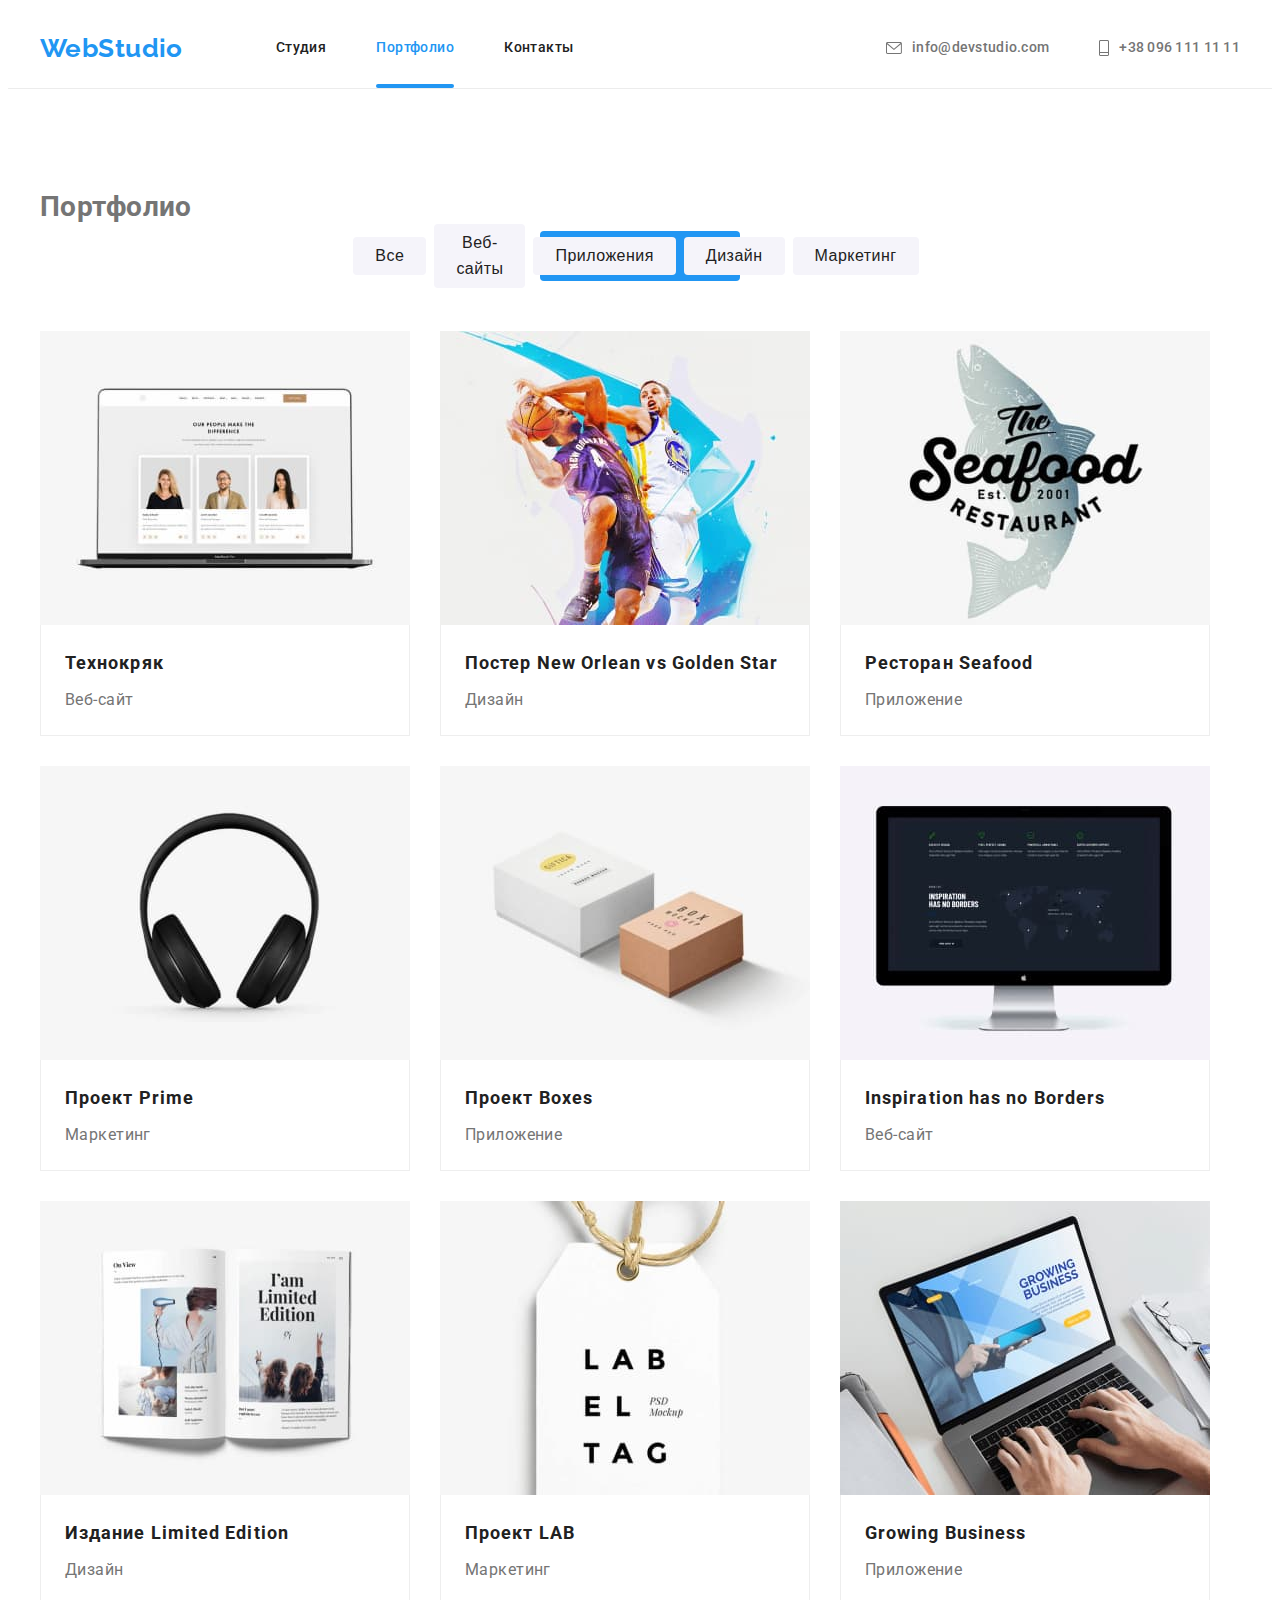
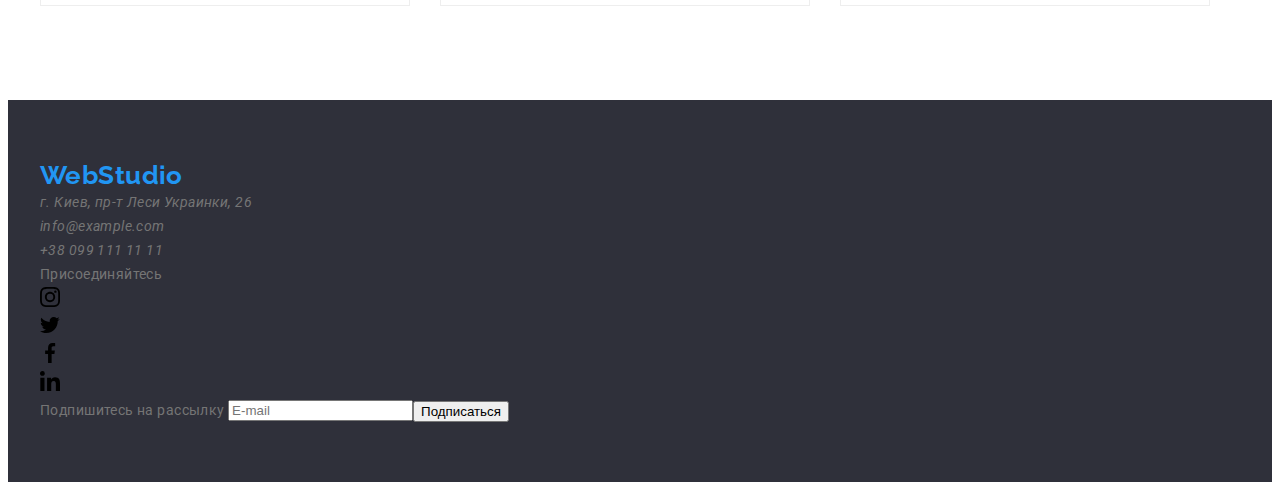
==== portfolio.html @ b2d22891 "studio BEM" ====
<!DOCTYPE html>
<html lang="ru">
  <head>
    <meta charset="UTF-8" />
    <meta http-equiv="X-UA-Compatible" content="IE=edge" />
    <meta name="viewport" content="width=device-width, initial-scale=1.0" />
    <title>Портфолио</title>
    <link
      rel="stylesheet"
      href="https://cdnjs.cloudflare.com/ajax/libs/modern-normalize/1.1.0/modern-normalize.min.css"
      integrity="sha512-wpPYUAdjBVSE4KJnH1VR1HeZfpl1ub8YT/NKx4PuQ5NmX2tKuGu6U/JRp5y+Y8XG2tV+wKQpNHVUX03MfMFn9Q=="
      crossorigin="anonymous"
      referrerpolicy="no-referrer"
    />
    <link rel="preconnect" href="https://fonts.googleapis.com" />
    <link rel="preconnect" href="https://fonts.gstatic.com" crossorigin />
    <link
      href="https://fonts.googleapis.com/css2?family=Raleway:wght@700&family=Roboto:wght@400;500;900&display=swap"
      rel="stylesheet"
    />
    <link rel="stylesheet" href="./css/styles.css" />
  </head>

  <body>
    <!--Шапка-->
    <header class="header">
      <div class="header__container container">
        <nav class="nav">
          <a class="logo link" href="./index.html" lang="en">
            Web<span class="logo__txt--color">Studio</span>
          </a>
          <ul class="pages list">
            <li><a class="pages__link link" href="./index.html">Студия</a></li>
            <li><a class="pages__link link pages__link--curent" href="./portfolio.html">Портфолио</a></li>
            <li><a class="pages__link link" href="">Контакты</a></li>
          </ul>
        </nav>
        <ul class="info list">
          <li class="contact">
            <a class="contact__link link" href="mailto:info@devstudio.com">
              <svg class="contact__icon" width="16px" height="12px">
                <use href="./images/symbol-defs.svg#icon-envelope"></use></svg
              >info@devstudio.com</a
            >
          </li>
          <li class="contact">
            <a class="contact__link link" href="tel:+380961111111">
              <svg class="contact__icon" width="10px" height="16px">
                <use href="./images/symbol-defs.svg#icon-vector"></use></svg
              >+38 096 111 11 11</a
            >
          </li>
        </ul>
      </div>
    </header>

    <main>
      <section class="portfolio section">
        <div class="container">
          <h1 class="none">Портфолио</h1>
          <ul class="button list">
            <li><button class="btn-grey" type="button">Все</button></li>
            <li><button class="btn-grey" type="button">Веб-сайты</button></li>
            <li><button class="btn-grey" type="button">Приложения</button></li>
            <li><button class="btn-grey" type="button">Дизайн</button></li>
            <li><button class="btn-grey" type="button">Маркетинг</button></li>
          </ul>
          <ul class="portfolio-cards list">
            <li class="portfolio-item">
              <a class="card-link link" href="">
                <div class="portfolio-block">
                  <img
                    src="./images/img-web1.jpg"
                    alt="На мониторе ноутбука изображены фото людей"
                    width="370"
                  />
                  <p class="paragraph-card">
                    Ресурс предлагает комплексные предложения с разным уровнем функционала и
                    сервисов. Все это позволит посетителю получить исчерпывающие сведения о компании
                    или частном лице.
                  </p>
                </div>
                <div class="border-cards">
                  <h2 class="title-cards">Технокряк</h2>
                  <p class="point">Веб-сайт</p>
                </div>
              </a>
            </li>
            <li class="portfolio-item">
              <a class="card-link link" href="">
                <div class="portfolio-block">
                  <img src="./images/img-diz1.jpg" alt="Два баскетболиста" width="370" />
                  <p class="paragraph-card">
                    Ресурс предлагает комплексные предложения с разным уровнем функционала и
                    сервисов. Все это позволит посетителю получить исчерпывающие сведения о компании
                    или частном лице.
                  </p>
                </div>
                <div class="border-cards">
                  <h2 class="title-cards">Постер New Orlean vs Golden Star</h2>
                  <p class="point">Дизайн</p>
                </div>
              </a>
            </li>
            <li class="portfolio-item">
              <a class="card-link link" href="">
                <div class="portfolio-block">
                  <img src="./images/img-app1.jpg" alt="Рыба" width="370" />
                  <p class="paragraph-card">
                    Ресурс предлагает комплексные предложения с разным уровнем функционала и
                    сервисов. Все это позволит посетителю получить исчерпывающие сведения о компании
                    или частном лице.
                  </p>
                </div>
                <div class="border-cards">
                  <h2 class="title-cards">Ресторан Seafood</h2>
                  <p class="point">Приложение</p>
                </div>
              </a>
            </li>
            <li class="portfolio-item">
              <a class="card-link link" href="">
                <div class="portfolio-block">
                  <img src="./images/img-mark1.jpg" alt="Наушники" width="370" />
                  <p class="paragraph-card">
                    Ресурс предлагает комплексные предложения с разным уровнем функционала и
                    сервисов. Все это позволит посетителю получить исчерпывающие сведения о компании
                    или частном лице.
                  </p>
                </div>
                <div class="border-cards">
                  <h2 class="title-cards">Проект Prime</h2>
                  <p class="point">Маркетинг</p>
                </div>
              </a>
            </li>
            <li class="portfolio-item">
              <a class="card-link link" href="">
                <div class="portfolio-block">
                  <img src="./images/img-app2.jpg" alt="Две коробки" width="370" />
                  <p class="paragraph-card">
                    Ресурс предлагает комплексные предложения с разным уровнем функционала и
                    сервисов. Все это позволит посетителю получить исчерпывающие сведения о компании
                    или частном лице.
                  </p>
                </div>
                <div class="border-cards">
                  <h2 class="title-cards">Проект Boxes</h2>
                  <p class="point">Приложение</p>
                </div>
              </a>
            </li>
            <li class="portfolio-item">
              <a class="card-link link" href="">
                <div class="portfolio-block">
                  <img src="./images/img-web2.jpg" alt="Монитор" width="370" />
                  <p class="paragraph-card">
                    Ресурс предлагает комплексные предложения с разным уровнем функционала и
                    сервисов. Все это позволит посетителю получить исчерпывающие сведения о компании
                    или частном лице.
                  </p>
                </div>
                <div class="border-cards">
                  <h2 class="title-cards" lang="en">Inspiration has no Borders</h2>
                  <p class="point">Веб-сайт</p>
                </div>
              </a>
            </li>
            <li class="portfolio-item">
              <a class="card-link link" href="">
                <div class="portfolio-block">
                  <img src="./images/img-diz2.jpg" alt="Книга" width="370" />
                  <p class="paragraph-card">
                    Ресурс предлагает комплексные предложения с разным уровнем функционала и
                    сервисов. Все это позволит посетителю получить исчерпывающие сведения о компании
                    или частном лице.
                  </p>
                </div>
                <div class="border-cards">
                  <h2 class="title-cards">Издание <span lang="en">Limited Edition</span></h2>
                  <p class="point">Дизайн</p>
                </div>
              </a>
            </li>
            <li class="portfolio-item">
              <a class="card-link link" href="">
                <div class="portfolio-block">
                  <img src="./images/img-mark2.jpg" alt="Брелок" width="370" />
                  <p class="paragraph-card">
                    Ресурс предлагает комплексные предложения с разным уровнем функционала и
                    сервисов. Все это позволит посетителю получить исчерпывающие сведения о компании
                    или частном лице.
                  </p>
                </div>
                <div class="border-cards">
                  <h2 class="title-cards">Проект LAB</h2>
                  <p class="point">Маркетинг</p>
                </div>
              </a>
            </li>
            <li class="portfolio-item">
              <a class="card-link link" href="">
                <div class="portfolio-block">
                  <img src="./images/img-app3.jpg" alt="Ноутбук" width="370" />
                  <p class="paragraph-card">
                    Ресурс предлагает комплексные предложения с разным уровнем функционала и
                    сервисов. Все это позволит посетителю получить исчерпывающие сведения о компании
                    или частном лице.
                  </p>
                </div>
                <div class="border-cards">
                  <h2 class="title-cards" lang="en">Growing Business</h2>
                  <p class="point">Приложение</p>
                </div>
              </a>
            </li>
          </ul>
        </div>
      </section>
    </main>

    <!--Подвал-->
    <footer class="footer">
      <div class="container">
        <div>
          <a class="logo link" href="./index.html" lang="en">
            Web<span class="logo-footer">Studio</span>
          </a>
          <address>
            <ul class="footer-connection list">
              <li>
                <a class="address link" href=""> г. Киев, пр-т Леси Украинки, 26</a>
              </li>
              <li>
                <a class="footer-contacts link" href="mailto:info@example.com">info@example.com</a>
              </li>
              <li>
                <a class="footer-contacts link" href="tel:+380991111111">+38 099 111 11 11</a>
              </li>
            </ul>
          </address>
        </div>
        <div class="join">
          <p class="header-join">Присоединяйтесь</p>
          <ul class="list">
            <li class="massenger-item">
              <a class="join-link link" aria-label="инстаграм" href="">
                <svg class="join-icon" width="20px" height="20px">
                  <use href="./images/symbol-defs.svg#icon-instagram"></use></svg
              ></a>
            </li>
            <li class="massenger-item">
              <a class="join-link link" aria-label="твиттер" href="">
                <svg class="join-icon" width="20px" height="20px">
                  <use href="./images/symbol-defs.svg#icon-twitter"></use></svg
              ></a>
            </li>
            <li class="massenger-item">
              <a class="join-link link" aria-label="фейсбук" href="">
                <svg class="join-icon" width="20px" height="20px">
                  <use href="./images/symbol-defs.svg#icon-facebook"></use></svg
              ></a>
            </li>
            <li class="massenger-item">
              <a class="join-link link" aria-label="линкедин" href="">
                <svg class="join-icon" width="20px" height="20px">
                  <use href="./images/symbol-defs.svg#icon-linkedin"></use></svg
              ></a>
            </li>
          </ul>
        </div>
        <form class="email">
          <div class="email-writting">
            <label class="header-join" for="email"> Подпишитесь на рассылку</label>
            <input
              class="input-email"
              placeholder="E-mail"
              type="email"
              id="email"
              name="email"
              required
            />
          </div>

          <button class="button-blu button-email" type="submit">Подписаться</button>
        </form>
      </div>
    </footer>
  </body>
</html>
---- css/styles.css ----
:root {
    --accent-color: #2196F3;
    --black:#000000;
    --white:#FFFFFF;
    --header-and-item: #212121;
    --adress-footer: #FFFFFF99;
    --black-fon: #2F303A;
    --gray-fon: #F5F4FA;
    --main: #757575;
    --hero-button: #188ce8;
    --border-header:#ECECEC;
    --border-cards:#EEEEEE;
    --shadow:rgba(0, 0, 0, 0.25);
    --bg-hero:#C4C4C4;
    --grad: rgba(47, 48, 58, 0.4);
    --massanger: #afb1b8;
    --backdrop:rgba(0, 0, 0, 0.2);
    --email: rgba(255, 255, 255, 0.6);
}

body {
font-family: Roboto, sans-serif ;
color: var(--main);
background-color: var(--white);
font-weight: 400;
font-size: 14px;
line-height: 1.71;
letter-spacing: 0.03em;
}

.container {
    width: 1200px;
    padding: 0 15px;
    margin-left: auto;
    margin-right: auto;
}

.section{
    padding: 94px 0;
}

h1, h2, h3, h4, p, li, ul, a {
    margin: 0;
    padding: 0;
}

img {
    display: block;
    max-width: 100%;
    height: auto;
}

.list {
    list-style-type: none;
}

.link {
    text-decoration: none;
    color: currentColor;

    transition: color 250ms cubic-bezier(0.4, 0, 0.2, 1);
}

/*Шапка*/
.header__container,
.nav,
.pages,
.contacts .list,
.contact__link {
    display: flex;
    align-items: center;
}

.header {
    border-bottom: 1px solid var(--border-header);
}

.header__container{
height: 80px;
}


.logo {
    display: block;
    font-family: Raleway, sans-serif;
    font-weight:700;
    font-size: 26px;
    line-height: 1.19;    
    color: var(--accent-color);
 }

.logo__txt--black {
    color: var(--black);
}

.pages {
    margin-left: 93px;
}

.pages__link{
    font-weight:500;
    font-size:14px;
    line-height: 0.88;
    color: var(--header-and-item);
    padding: 32px 0;
}

.info {
    display: flex;
    margin-left: auto;
}

.contact__link {
    font-weight:500;
    font-size:14px;
    line-height:1.14;
    letter-spacing: 0.02em;
    color: var(--main);
    padding: 20px 0;
}


.pages li:not(:last-child),
.contacts li:not(:last-child),
.contact:not(:last-child) {
    margin-right: 50px;
}

.contact__icon{
    fill:currentColor;
    margin-right: 10px;
}

.link:hover,
.link:focus,
.link:active{
    color: var(--accent-color);
}


.pages__link--curent {
    color: var(--accent-color) ;
    position: relative;
}

.pages__link--curent::after{
    content: '';
    height: 4px;
    background:var(--accent-color);
    border-radius: 2px;
    top: 100%;
    left: 0;
    width: 100%;
    position: absolute;
    transform: translate(0, -3px);
}

/*Студия*/

/*Герой*/

.hero {
    background-color: var(--black-fon);
    line-height: 1.36;
    letter-spacing: 0.06em;
    background-color: var(--bg-hero);
    background-image: linear-gradient(var(--grad),var(--grad) ), url(../images/hero.jpg);
    background-repeat: no-repeat;
    background-position: center;
    max-width: 1600px;
    margin: 0 auto;
}

.hero__container {
    padding: 200px 0;
}

.slogan {
    text-align: center;
}

.slogan__title {
    margin: auto;
    margin-bottom: 30px;
    font-weight: 900;
    font-size: 44px;
    width: 696px;
    color: var(--white);
    letter-spacing: 0.06em;
    line-height: 1.36;
    text-transform: uppercase;
}

.button {
    display: flex;
    align-items: center;
    justify-content: center;
    margin-left: auto;
    margin-right: auto;

    transition: background-color 250ms cubic-bezier(0.4, 0, 0.2, 1);

    width: 200px;
    height: 50px;
    padding: 0;
    border: 2px transparent;
    border-radius: 4px;

    text-align: center; 
    color: var(--white);
    background-color: var(--accent-color);
    font-weight: 700;
    font-size: 16px;
    line-height: 1.88;
    letter-spacing: 0.06em;
    cursor: pointer;
}

.button:active,
.button:hover,
.button:focus {
    background-color: var(--hero-button);
}

/* Модалка */

.backdrop {
    z-index: 100;
    position: fixed;
    top: 0;
    left: 0;
    width: 100%;
    height: 100%;
    background-color: var(--backdrop);

    opacity: 1;
    visibility: visible;
    transition: opacity 250ms cubic-bezier(0.4, 0, 0.2, 1),
    visibility 250ms cubic-bezier(0.4, 0, 0.2, 1),
    transform 250ms cubic-bezier(0.4, 0, 0.2, 1);
}

.backdrop--is-hidden {
    transform: rotateZ(0.5turn);
    visibility: hidden;
    opacity: 0;
    pointer-events: none;
}

.modal{
    transform: translate(-50%, -50%) scale(1.1);
}

.modal{
position: absolute;
top: 50%;
left: 50%;
transform: translate(-50%, -50%) scale(1);
transition: transform 250ms cubic-bezier(0.4, 0, 0.2, 1);
padding: 40px;

background-color: var(--white);
box-shadow: 0px 1px 3px rgba(0, 0, 0, 0.12),
0px 1px 1px rgba(0, 0, 0, 0.14),
0px 2px 1px rgba(0, 0, 0, 0.2);
border-radius: 4px;
}

.modal__close {
    position: absolute;
    transition: fill 250ms cubic-bezier(0.4, 0, 0.2, 1);

    top: 8px;
    right: 8px;

    display: flex;
    align-items: center;
    justify-content: center;


    width: 30px;
    height: 30px;
    background-color: transparent;
    border-radius: 50%;
    border: 1px solid rgba(0, 0, 0, 0.1);
    cursor: pointer;
}

.modal__txt {
    display: block;
    color: var(--header-and-item);
    font-size: 20px;
    line-height: 1.15;
    text-align: center;
    margin-bottom: 12px;

}

.modal__form{
    display: flex;
    flex-direction: column;


    font-size: 12px;
    line-height: 1.17;
    letter-spacing: 0.01em;
}

.data{
    margin-bottom: 10px;
}

.input {
    transition: fill 250ms cubic-bezier(0.4, 0, 0.2, 1);
    position: relative;
    display: block;
    cursor: pointer;
    margin-top: 4px;
}

.input__icon {
    position: absolute;
    top: 50%;
    left: 12px;
    transform: translate(0, -50%);
}

.input__area{
    transition: border-color 250ms cubic-bezier(0.4, 0, 0.2, 1);
    display: block;
    width: 100%;
    height: 40px;
    padding: 12px 0 12px 42px;
    border: 1px solid rgba(33, 33, 33, 0.2);
    border-radius: 4px;
    outline: transparent;
    cursor: pointer;
}

.input__area:focus{
    border-color: var(--accent-color);
}



.input:focus-within,
.modal__close:focus,
.modal__close:hover,
.modal__close:active{
    fill: var(--accent-color);
}



.textaria {
    transition: border-color 250ms cubic-bezier(0.4, 0, 0.2, 1), font-size 250ms cubic-bezier(0.4, 0, 0.2, 1), ine-height 250ms cubic-bezier(0.4, 0, 0.2, 1) ;
    display: block;
    width: 100%;
    height: 120px;
    padding: 12px 16px;
    resize: none;
    border: 1px solid rgba(33, 33, 33, 0.2);
    border-radius: 4px;
    outline: transparent;
    cursor: pointer;
    margin-top: 4px;
}

.textaria:focus{
    border-color: var(--accent-color);
    font-size: 14px;
    line-height: 1.14;
}

.policy{
    display: flex;
    align-items: center;
    margin: 20px 0 30px 0;
    font-size: 14px;
    line-height: 1.71;  
    letter-spacing: 0.03em;

    margin-left: auto;
    margin-right: auto;
}

.policy__icon{
    display: inline-block;
    width: 16px;
    height: 15px;
    border: 2px solid var(--header-and-item);
    border-radius: 2px;
    transition-property: background-image, background-color;
    transition-duration: 250ms;
    transition-timing-function: cubic-bezier(0.4, 0, 0.2, 1);
}

.policy__hidden:checked + .policy__icon{

    background-image: url(../images/icon-check.svg);
    background-color: var(--accent-color);
    background-size: contain;
    background-origin: border-box;
    border-color: transparent;
}

.policy__txt {
    margin-left: 7px;
}

.policy__link{
    color: var(--accent-color);
}

.button--shadow{
    box-shadow: 0px 1px 3px rgba(0, 0, 0, 0.12), 0px 1px 1px rgba(0, 0, 0, 0.14), 0px 2px 1px rgba(0, 0, 0, 0.2);
}


/*Особенности*/

.hidden,
.policy__hidden {
    position: absolute;
    width: 1px;
    height: 1px;
    margin: -1px;
    border: 0;
    padding: 0;
    white-space: nowrap;
    clip-path: inset(100%);
    clip: rect(0 0 0 0);
    overflow: hidden;
}

.characteristic,
.characteristic__list,
.benefits{
    display: flex;
    flex-wrap: wrap;
}

.benefits {
    width: 270px;
}

.benefits:not(:nth-child(n+4)) {
    margin-right: 30px;
}

.benefits__icon {
    display: flex;
    justify-content: center;
    align-items: center;
    background-color: var(--gray-fon);
    width: 270px;
    height: 120px;
    margin-bottom: 30px; 
}

.benefits__title {
    margin-bottom: 10px;
    color: var(--header-and-item);
    font-size: 14px;
    line-height: 1.14;
    text-transform: uppercase;
}

/*Оглавление секций*/
.section__title {
    margin-bottom: 50px;

    color: var(--header-and-item);
    font-size: 36px;
    line-height: 1.17;
    text-align: center;
}

/*Чем мы занимаемся*/
.work {
    padding-top: 0;
}

.thing {
    display: flex;
    flex-wrap: wrap;
}

.thing__item:not(:nth-child(n+3)) {
    margin-right: 30px;
}

.thing__item{
    position: relative;
    z-index: 10;
}

.thing__item--desc {
    position: absolute;
    bottom: 0;
    left: 0;

    display: flex;
    align-items: center;
    justify-content: center;

    width: 370px;
    height: 70px;
    
    font-weight: 700;
    line-height: 1.14;
    text-transform: uppercase;
    color: var(--white);
    background: rgba(47, 48, 58, 0.8);  
}

/*Наша команда*/
.team {
    background-color: var(--gray-fon);
}

.team__list,
.massenger {
    display: flex;
    flex-wrap: wrap;
    justify-content:center;
}

.person:not(:nth-child(n+4)) {
    margin-right: 30px;
}
.person{
    width: 270px;
    background-color: var(--white);
    box-shadow: 0px 1px 3px rgba(0, 0, 0, 0.12), 0px 1px 1px rgba(0, 0, 0, 0.14), 0px 2px 1px rgba(0, 0, 0, 0.2);
    border-radius: 0px 0px 4px 4px;
    padding-bottom: 30px;
}

.person__name {
    margin: 30px 0 10px 0;
    color: var(--header-and-item);
    font-weight: 500;
    font-size: 16px;
    line-height: 1.19;
    text-align: center;
}

.person__position {
    font-size: 16px;
    line-height: 1.19;
    text-align: center;
    margin-bottom: 16px;
}

.social:not(:last-child) {
    margin-right: 10px;
}

.social__item{
    transition: background-color 250ms cubic-bezier(0.4, 0, 0.2, 1),
    fill 250ms cubic-bezier(0.4, 0, 0.2, 1);
    width: 100%;
    height: 100%;
    display: flex;
    align-items: center;
    justify-content: center;
    width: 44px;
    height: 44px;
    border-radius: 50%;
    cursor: pointer;
}

.social__item--white {
    fill: var(--massanger);
}

.social__item:active,
.social__item:hover,
.social__item:focus {
    background-color: var(--accent-color);
    fill: var(--white);
}

/*Постоянные клиенты*/
.klients__list{
    display: flex;
    justify-content: center;
}

.label:not(:last-child) {
    margin-right: 30px;
}

.label__icon {
    transition: border 250ms cubic-bezier(0.4, 0, 0.2, 1),
    fill 250ms cubic-bezier(0.4, 0, 0.2, 1);

    display: flex;
    justify-content: center;
    align-items: center;
    width: 170px;
    height: 92px;
    border: 1px solid var(--massanger);
    border-radius: 4px;
    fill: var(--massanger);
    cursor: pointer;
}

.label__icon:active,
.label__icon:hover,
.label__icon:focus {
    border: 1px solid var(--accent-color);
    fill: var(--accent-color);
}


/*Подвал*/
.footer {
    background-color: var(--black-fon);
    padding: 60px 0;
}

.footer__container {
    display: flex;
    align-items: baseline;
}

.data{
margin-right: 70px;
}


.logo__txt--white {
    color: var(--white);
}

.connection {
    margin-top: 20px;
}

.communication:not(:last-child) {
    margin-bottom: 9px;
}

.communication__address{
    color: var(--white);
    font-style: normal;
    padding: 4px 0;
}

.communication__contact {
    color: var(--adress-footer);
    font-style: normal;
    padding: 4px 0;
}


.footer__title{
line-height:1.14;
text-transform: uppercase;
color: var(--white);
margin-bottom: 20px;
font-weight: 700;
}

.social__item--grey{
    fill: var(--white);
    background-color: rgba(255, 255, 255, 0.1);
}

.email {
    margin-left: auto;
    display: flex;
    align-items: flex-end;
}

.email__col {
    display: flex;
    flex-direction: column;
}

.email__input {
    width: 358px;
    height: 50px;
    border: 1px solid rgba(255, 255, 255, 0.3);
    filter: drop-shadow(0px 4px 4px rgba(0, 0, 0, 0.15));
    border-radius: 4px;
    color: transparent;
    padding: 15px 16px;
    font-size: 16px;
    line-height: 1.25;
    color: var(--email);
    background-color: transparent;
    margin-right: 12px;
}


.button--img::after {
    content: "";
    width: 24px;
    height: 24px;
    margin-left: 10px;
    background-image: url("../images/icon-send.svg");
    background-size: contein;
}

/*Портфолио*/
.portfolio .button {
    display: flex;
    justify-content: center;
    margin-bottom: 50px;
}

.btn-grey:last-child {
margin-right: 8px;
}

.btn-grey {
    transition: color 250ms cubic-bezier(0.4, 0, 0.2, 1),
    background-color 250ms cubic-bezier(0.4, 0, 0.2, 1),
    box-shadow 250ms cubic-bezier(0.4, 0, 0.2, 1);

    padding: 6px 22px;
    border-radius: 4px;
    border: 2px transparent;
    text-align: center;
    cursor: pointer;
    color: var(--header-and-item);
    background-color: var(--gray-fon);
    font-weight: 500;
    font-size: 16px;
    line-height: 1.63;
    letter-spacing: 0.03em;
}

.btn-grey:hover,
.btn-grey:focus,
.btn-grey:active {      
    color: var(--white);
    background-color: var(--accent-color);
    box-shadow: 0px 3px 1px rgba(0, 0, 0, 0.1), 0px 1px 2px rgba(0, 0, 0, 0.08), 0px 2px 2px rgba(0, 0, 0, 0.12);
}

.portfolio-cards{
        display: flex;
        flex-wrap: wrap;
}

.portfolio-item {
    margin-right: 30px;
    height: calc((100% - 60px) / 3);
    margin-bottom: 30px;
    width: 370px;
}

.portfolio-item>a {
    display: block;
}

.portfolio-item:nth-last-of-type(-n+3){
    margin-bottom: 0;
}

.portfolio-item:nth-child(3n){
    margin-right: 0;
}

.portfolio-block {
    position: relative;
    overflow: hidden;
}

.paragraph-card {
    position: absolute;
    top: 0;
    left: 0;
    transform: translateY(100%);
    transition: transform 250ms cubic-bezier(0.4, 0, 0.2, 1);

    padding: 63px 24px;

    width: 100%;
    height: 100%;
    

    font-size: 18px;
    line-height: 1.56;    
    color: var(--white);
    background-color: rgba(33, 150, 243, 0.9);;
}

.card-link:hover .paragraph-card,
.card-link:focus .paragraph-card {
    transform: translateY(0);
}

.border-cards {
    border-bottom: 1px solid var(--border-cards);
    border-right: 1px solid var(--border-cards);
    border-left: 1px solid var(--border-cards);
    padding: 20px 24px;
}

.title-cards {
    color: var(--header-and-item);
    font-size: 18px;
    line-height: 2;
    letter-spacing: 0.06em;
        margin-bottom: 4px;
}

.point {
    font-size: 16px;
    line-height: 1.88;
    color: currentColor;
}

.portfolio .link{
color: currentColor;
}

.portfolio-item>a{
    box-shadow: 0;
    transition: box-shadow 250ms cubic-bezier(0.4, 0, 0.2, 1);
}

.portfolio-item>a:hover,
.portfolio-item>a:focus {
    box-shadow: 0px 4px 4px rgba(0, 0, 0, 0.25);
}
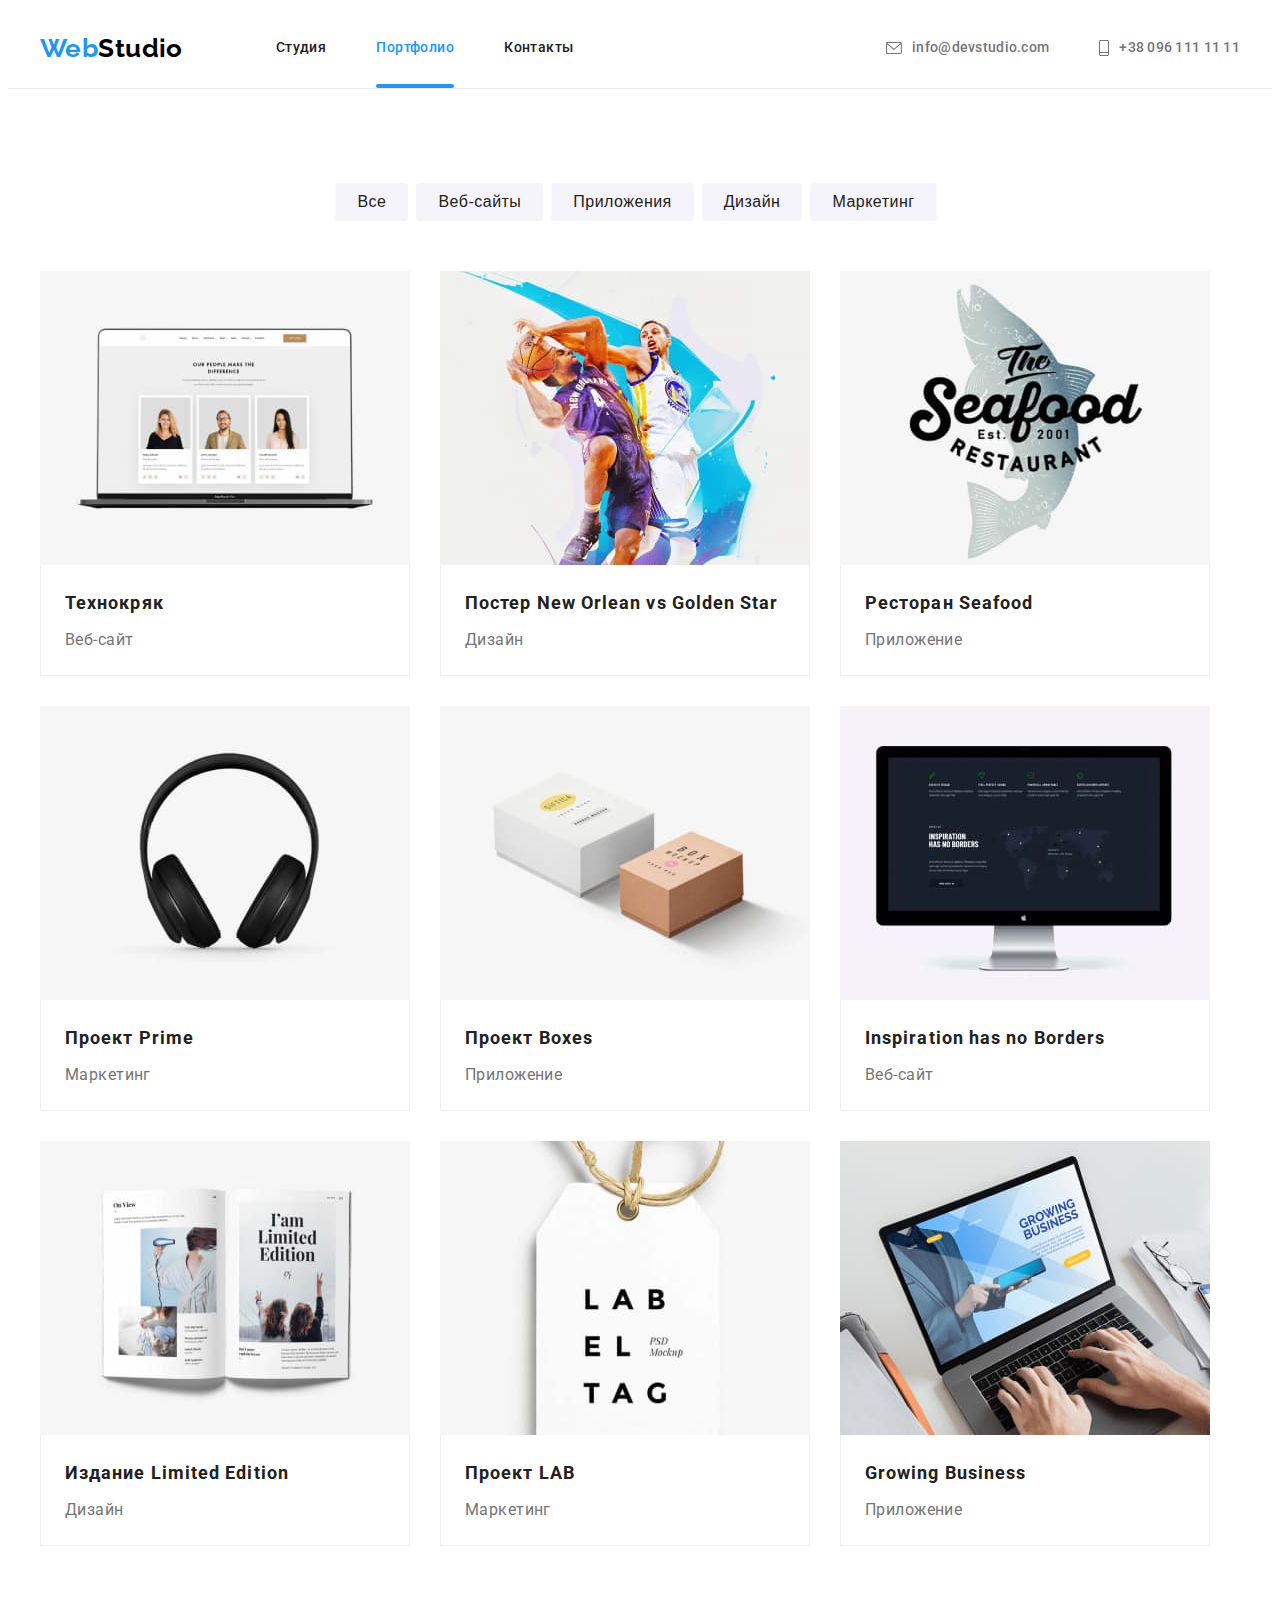
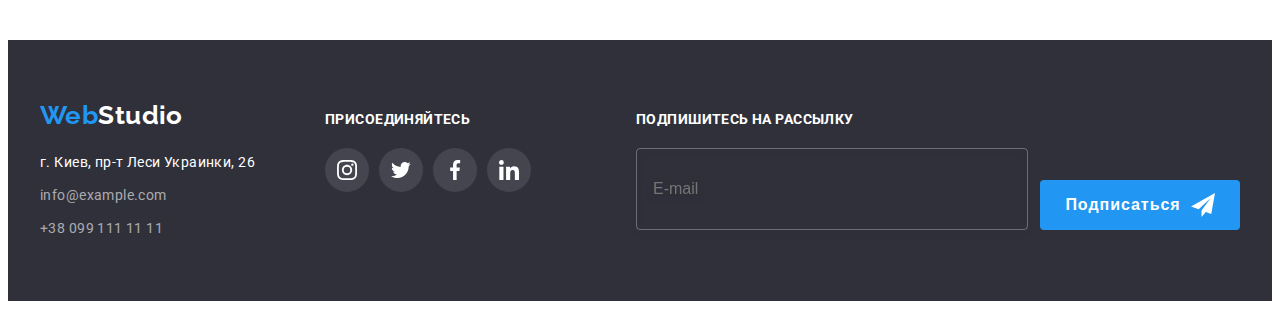
==== commit db3068ad: "portfolio styles BEM" ====
--- a/portfolio.html
+++ b/portfolio.html
@@ -27,12 +27,16 @@
       <div class="header__container container">
         <nav class="nav">
           <a class="logo link" href="./index.html" lang="en">
-            Web<span class="logo__txt--color">Studio</span>
+            Web<span class="logo__txt--black">Studio</span>
           </a>
           <ul class="pages list">
-            <li><a class="pages__link link" href="./index.html">Студия</a></li>
-            <li><a class="pages__link link pages__link--curent" href="./portfolio.html">Портфолио</a></li>
-            <li><a class="pages__link link" href="">Контакты</a></li>
+            <li class="pages__item">
+              <a class="pages__link link" href="./index.html">Студия</a>
+            </li>
+            <li class="pages__item">
+              <a class="pages__link link pages__link--curent" href="./portfolio.html">Портфолио</a>
+            </li>
+            <li class="pages__item"><a class="pages__link link" href="">Контакты</a></li>
           </ul>
         </nav>
         <ul class="info list">
@@ -57,160 +61,160 @@
     <main>
       <section class="portfolio section">
         <div class="container">
-          <h1 class="none">Портфолио</h1>
-          <ul class="button list">
-            <li><button class="btn-grey" type="button">Все</button></li>
-            <li><button class="btn-grey" type="button">Веб-сайты</button></li>
-            <li><button class="btn-grey" type="button">Приложения</button></li>
-            <li><button class="btn-grey" type="button">Дизайн</button></li>
-            <li><button class="btn-grey" type="button">Маркетинг</button></li>
-          </ul>
-          <ul class="portfolio-cards list">
-            <li class="portfolio-item">
-              <a class="card-link link" href="">
-                <div class="portfolio-block">
+          <h1 class="hidden">Портфолио</h1>
+          <ul class="control list">
+            <li><button class="control__btn" type="button">Все</button></li>
+            <li><button class="control__btn" type="button">Веб-сайты</button></li>
+            <li><button class="control__btn" type="button">Приложения</button></li>
+            <li><button class="control__btn" type="button">Дизайн</button></li>
+            <li><button class="control__btn" type="button">Маркетинг</button></li>
+          </ul>
+          <ul class="grid list">
+            <li class="grid__item">
+              <a class="card link" href="">
+                <div class="overlay">
                   <img
                     src="./images/img-web1.jpg"
                     alt="На мониторе ноутбука изображены фото людей"
                     width="370"
                   />
-                  <p class="paragraph-card">
-                    Ресурс предлагает комплексные предложения с разным уровнем функционала и
-                    сервисов. Все это позволит посетителю получить исчерпывающие сведения о компании
-                    или частном лице.
-                  </p>
-                </div>
-                <div class="border-cards">
-                  <h2 class="title-cards">Технокряк</h2>
-                  <p class="point">Веб-сайт</p>
-                </div>
-              </a>
-            </li>
-            <li class="portfolio-item">
-              <a class="card-link link" href="">
-                <div class="portfolio-block">
+                  <p class="overlay__txt">
+                    Ресурс предлагает комплексные предложения с разным уровнем функционала и
+                    сервисов. Все это позволит посетителю получить исчерпывающие сведения о компании
+                    или частном лице.
+                  </p>
+                </div>
+                <div class="card__border">
+                  <h2 class="card__title">Технокряк</h2>
+                  <p class="card__point">Веб-сайт</p>
+                </div>
+              </a>
+            </li>
+            <li class="grid__item">
+              <a class="card link" href="">
+                <div class="overlay">
                   <img src="./images/img-diz1.jpg" alt="Два баскетболиста" width="370" />
-                  <p class="paragraph-card">
-                    Ресурс предлагает комплексные предложения с разным уровнем функционала и
-                    сервисов. Все это позволит посетителю получить исчерпывающие сведения о компании
-                    или частном лице.
-                  </p>
-                </div>
-                <div class="border-cards">
-                  <h2 class="title-cards">Постер New Orlean vs Golden Star</h2>
-                  <p class="point">Дизайн</p>
-                </div>
-              </a>
-            </li>
-            <li class="portfolio-item">
-              <a class="card-link link" href="">
-                <div class="portfolio-block">
+                  <p class="overlay__txt">
+                    Ресурс предлагает комплексные предложения с разным уровнем функционала и
+                    сервисов. Все это позволит посетителю получить исчерпывающие сведения о компании
+                    или частном лице.
+                  </p>
+                </div>
+                <div class="card__border">
+                  <h2 class="card__title">Постер New Orlean vs Golden Star</h2>
+                  <p class="card__point">Дизайн</p>
+                </div>
+              </a>
+            </li>
+            <li class="grid__item">
+              <a class="card link" href="">
+                <div class="overlay">
                   <img src="./images/img-app1.jpg" alt="Рыба" width="370" />
-                  <p class="paragraph-card">
-                    Ресурс предлагает комплексные предложения с разным уровнем функционала и
-                    сервисов. Все это позволит посетителю получить исчерпывающие сведения о компании
-                    или частном лице.
-                  </p>
-                </div>
-                <div class="border-cards">
-                  <h2 class="title-cards">Ресторан Seafood</h2>
-                  <p class="point">Приложение</p>
-                </div>
-              </a>
-            </li>
-            <li class="portfolio-item">
-              <a class="card-link link" href="">
-                <div class="portfolio-block">
+                  <p class="overlay__txt">
+                    Ресурс предлагает комплексные предложения с разным уровнем функционала и
+                    сервисов. Все это позволит посетителю получить исчерпывающие сведения о компании
+                    или частном лице.
+                  </p>
+                </div>
+                <div class="card__border">
+                  <h2 class="card__title">Ресторан Seafood</h2>
+                  <p class="card__point">Приложение</p>
+                </div>
+              </a>
+            </li>
+            <li class="grid__item">
+              <a class="card link" href="">
+                <div class="overlay">
                   <img src="./images/img-mark1.jpg" alt="Наушники" width="370" />
-                  <p class="paragraph-card">
-                    Ресурс предлагает комплексные предложения с разным уровнем функционала и
-                    сервисов. Все это позволит посетителю получить исчерпывающие сведения о компании
-                    или частном лице.
-                  </p>
-                </div>
-                <div class="border-cards">
-                  <h2 class="title-cards">Проект Prime</h2>
-                  <p class="point">Маркетинг</p>
-                </div>
-              </a>
-            </li>
-            <li class="portfolio-item">
-              <a class="card-link link" href="">
-                <div class="portfolio-block">
+                  <p class="overlay__txt">
+                    Ресурс предлагает комплексные предложения с разным уровнем функционала и
+                    сервисов. Все это позволит посетителю получить исчерпывающие сведения о компании
+                    или частном лице.
+                  </p>
+                </div>
+                <div class="card__border">
+                  <h2 class="card__title">Проект Prime</h2>
+                  <p class="card__point">Маркетинг</p>
+                </div>
+              </a>
+            </li>
+            <li class="grid__item">
+              <a class="card link" href="">
+                <div class="overlay">
                   <img src="./images/img-app2.jpg" alt="Две коробки" width="370" />
-                  <p class="paragraph-card">
-                    Ресурс предлагает комплексные предложения с разным уровнем функционала и
-                    сервисов. Все это позволит посетителю получить исчерпывающие сведения о компании
-                    или частном лице.
-                  </p>
-                </div>
-                <div class="border-cards">
-                  <h2 class="title-cards">Проект Boxes</h2>
-                  <p class="point">Приложение</p>
-                </div>
-              </a>
-            </li>
-            <li class="portfolio-item">
-              <a class="card-link link" href="">
-                <div class="portfolio-block">
+                  <p class="overlay__txt">
+                    Ресурс предлагает комплексные предложения с разным уровнем функционала и
+                    сервисов. Все это позволит посетителю получить исчерпывающие сведения о компании
+                    или частном лице.
+                  </p>
+                </div>
+                <div class="card__border">
+                  <h2 class="card__title">Проект Boxes</h2>
+                  <p class="card__point">Приложение</p>
+                </div>
+              </a>
+            </li>
+            <li class="grid__item">
+              <a class="card link" href="">
+                <div class="overlay">
                   <img src="./images/img-web2.jpg" alt="Монитор" width="370" />
-                  <p class="paragraph-card">
-                    Ресурс предлагает комплексные предложения с разным уровнем функционала и
-                    сервисов. Все это позволит посетителю получить исчерпывающие сведения о компании
-                    или частном лице.
-                  </p>
-                </div>
-                <div class="border-cards">
-                  <h2 class="title-cards" lang="en">Inspiration has no Borders</h2>
-                  <p class="point">Веб-сайт</p>
-                </div>
-              </a>
-            </li>
-            <li class="portfolio-item">
-              <a class="card-link link" href="">
-                <div class="portfolio-block">
+                  <p class="overlay__txt">
+                    Ресурс предлагает комплексные предложения с разным уровнем функционала и
+                    сервисов. Все это позволит посетителю получить исчерпывающие сведения о компании
+                    или частном лице.
+                  </p>
+                </div>
+                <div class="card__border">
+                  <h2 class="card__title" lang="en">Inspiration has no Borders</h2>
+                  <p class="card__point">Веб-сайт</p>
+                </div>
+              </a>
+            </li>
+            <li class="grid__item">
+              <a class="card link" href="">
+                <div class="overlay">
                   <img src="./images/img-diz2.jpg" alt="Книга" width="370" />
-                  <p class="paragraph-card">
-                    Ресурс предлагает комплексные предложения с разным уровнем функционала и
-                    сервисов. Все это позволит посетителю получить исчерпывающие сведения о компании
-                    или частном лице.
-                  </p>
-                </div>
-                <div class="border-cards">
-                  <h2 class="title-cards">Издание <span lang="en">Limited Edition</span></h2>
-                  <p class="point">Дизайн</p>
-                </div>
-              </a>
-            </li>
-            <li class="portfolio-item">
-              <a class="card-link link" href="">
-                <div class="portfolio-block">
+                  <p class="overlay__txt">
+                    Ресурс предлагает комплексные предложения с разным уровнем функционала и
+                    сервисов. Все это позволит посетителю получить исчерпывающие сведения о компании
+                    или частном лице.
+                  </p>
+                </div>
+                <div class="card__border">
+                  <h2 class="card__title">Издание <span lang="en">Limited Edition</span></h2>
+                  <p class="card__point">Дизайн</p>
+                </div>
+              </a>
+            </li>
+            <li class="grid__item">
+              <a class="card link" href="">
+                <div class="overlay">
                   <img src="./images/img-mark2.jpg" alt="Брелок" width="370" />
-                  <p class="paragraph-card">
-                    Ресурс предлагает комплексные предложения с разным уровнем функционала и
-                    сервисов. Все это позволит посетителю получить исчерпывающие сведения о компании
-                    или частном лице.
-                  </p>
-                </div>
-                <div class="border-cards">
-                  <h2 class="title-cards">Проект LAB</h2>
-                  <p class="point">Маркетинг</p>
-                </div>
-              </a>
-            </li>
-            <li class="portfolio-item">
-              <a class="card-link link" href="">
-                <div class="portfolio-block">
+                  <p class="overlay__txt">
+                    Ресурс предлагает комплексные предложения с разным уровнем функционала и
+                    сервисов. Все это позволит посетителю получить исчерпывающие сведения о компании
+                    или частном лице.
+                  </p>
+                </div>
+                <div class="card__border">
+                  <h2 class="card__title">Проект LAB</h2>
+                  <p class="card__point">Маркетинг</p>
+                </div>
+              </a>
+            </li>
+            <li class="grid__item">
+              <a class="card link" href="">
+                <div class="overlay">
                   <img src="./images/img-app3.jpg" alt="Ноутбук" width="370" />
-                  <p class="paragraph-card">
-                    Ресурс предлагает комплексные предложения с разным уровнем функционала и
-                    сервисов. Все это позволит посетителю получить исчерпывающие сведения о компании
-                    или частном лице.
-                  </p>
-                </div>
-                <div class="border-cards">
-                  <h2 class="title-cards" lang="en">Growing Business</h2>
-                  <p class="point">Приложение</p>
+                  <p class="overlay__txt">
+                    Ресурс предлагает комплексные предложения с разным уровнем функционала и
+                    сервисов. Все это позволит посетителю получить исчерпывающие сведения о компании
+                    или частном лице.
+                  </p>
+                </div>
+                <div class="card__border">
+                  <h2 class="card__title" lang="en">Growing Business</h2>
+                  <p class="card__point">Приложение</p>
                 </div>
               </a>
             </li>
@@ -221,59 +225,63 @@
 
     <!--Подвал-->
     <footer class="footer">
-      <div class="container">
-        <div>
+      <div class="footer__container container">
+        <div class="information">
           <a class="logo link" href="./index.html" lang="en">
-            Web<span class="logo-footer">Studio</span>
+            Web<span class="logo__txt--white">Studio</span>
           </a>
           <address>
-            <ul class="footer-connection list">
-              <li>
-                <a class="address link" href=""> г. Киев, пр-т Леси Украинки, 26</a>
+            <ul class="connection list">
+              <li class="communication">
+                <a class="communication__address link" href=""> г. Киев, пр-т Леси Украинки, 26</a>
               </li>
-              <li>
-                <a class="footer-contacts link" href="mailto:info@example.com">info@example.com</a>
+              <li class="communication">
+                <a class="communication__contact link" href="mailto:info@example.com"
+                  >info@example.com</a
+                >
               </li>
-              <li>
-                <a class="footer-contacts link" href="tel:+380991111111">+38 099 111 11 11</a>
+              <li class="communication">
+                <a class="communication__contact link" href="tel:+380991111111"
+                  >+38 099 111 11 11</a
+                >
               </li>
             </ul>
           </address>
         </div>
         <div class="join">
-          <p class="header-join">Присоединяйтесь</p>
-          <ul class="list">
-            <li class="massenger-item">
-              <a class="join-link link" aria-label="инстаграм" href="">
-                <svg class="join-icon" width="20px" height="20px">
+          <p class="footer__title">Присоединяйтесь</p>
+          <ul class="massenger list">
+            <li class="social">
+              <a class="social__item social__item--grey link" aria-label="инстаграм" href="">
+                <svg class="" width="20px" height="20px">
                   <use href="./images/symbol-defs.svg#icon-instagram"></use></svg
               ></a>
             </li>
-            <li class="massenger-item">
-              <a class="join-link link" aria-label="твиттер" href="">
-                <svg class="join-icon" width="20px" height="20px">
+            <li class="social">
+              <a class="social__item social__item--grey link" aria-label="твиттер" href="">
+                <svg class="" width="20px" height="20px">
                   <use href="./images/symbol-defs.svg#icon-twitter"></use></svg
               ></a>
             </li>
-            <li class="massenger-item">
-              <a class="join-link link" aria-label="фейсбук" href="">
-                <svg class="join-icon" width="20px" height="20px">
+            <li class="social">
+              <a class="social__item social__item--grey link" aria-label="фейсбук" href="">
+                <svg class="" width="20px" height="20px">
                   <use href="./images/symbol-defs.svg#icon-facebook"></use></svg
               ></a>
             </li>
-            <li class="massenger-item">
-              <a class="join-link link" aria-label="линкедин" href="">
-                <svg class="join-icon" width="20px" height="20px">
+            <li class="social">
+              <a class="social__item social__item--grey link" aria-label="линкедин" href="">
+                <svg class="" width="20px" height="20px">
                   <use href="./images/symbol-defs.svg#icon-linkedin"></use></svg
               ></a>
             </li>
           </ul>
         </div>
         <form class="email">
-          <div class="email-writting">
-            <label class="header-join" for="email"> Подпишитесь на рассылку</label>
+          <div class="email__col">
+            <label class="footer__title" for="email"> Подпишитесь на рассылку</label>
             <input
-              class="input-email"
+              class="email__input"
               placeholder="E-mail"
               type="email"
               id="email"
@@ -282,7 +290,7 @@
             />
           </div>
 
-          <button class="button-blu button-email" type="submit">Подписаться</button>
+          <button class="button button--img" type="submit">Подписаться</button>
         </form>
       </div>
     </footer>
--- a/css/styles.css
+++ b/css/styles.css
@@ -120,8 +120,7 @@
 }
 
 
-.pages li:not(:last-child),
-.contacts li:not(:last-child),
+.pages__item:not(:last-child),
 .contact:not(:last-child) {
     margin-right: 50px;
 }
@@ -626,7 +625,7 @@
     align-items: baseline;
 }
 
-.data{
+.information{
 margin-right: 70px;
 }
 
@@ -706,17 +705,17 @@
 }
 
 /*Портфолио*/
-.portfolio .button {
+.control {
     display: flex;
     justify-content: center;
     margin-bottom: 50px;
 }
 
-.btn-grey:last-child {
+.control__btn:last-child {
 margin-right: 8px;
 }
 
-.btn-grey {
+.control__btn {
     transition: color 250ms cubic-bezier(0.4, 0, 0.2, 1),
     background-color 250ms cubic-bezier(0.4, 0, 0.2, 1),
     box-shadow 250ms cubic-bezier(0.4, 0, 0.2, 1);
@@ -734,44 +733,52 @@
     letter-spacing: 0.03em;
 }
 
-.btn-grey:hover,
-.btn-grey:focus,
-.btn-grey:active {      
+.control__btn:hover,
+.control__btn:focus,
+.control__btn:active {      
     color: var(--white);
     background-color: var(--accent-color);
     box-shadow: 0px 3px 1px rgba(0, 0, 0, 0.1), 0px 1px 2px rgba(0, 0, 0, 0.08), 0px 2px 2px rgba(0, 0, 0, 0.12);
 }
 
-.portfolio-cards{
-        display: flex;
-        flex-wrap: wrap;
-}
-
-.portfolio-item {
+.grid{
+    display: flex;
+    flex-wrap: wrap;
+}
+
+.grid__item {
     margin-right: 30px;
     height: calc((100% - 60px) / 3);
     margin-bottom: 30px;
     width: 370px;
 }
 
-.portfolio-item>a {
+.grid__item:nth-last-of-type(-n+3){
+    margin-bottom: 0;
+}
+
+.grid__item:nth-child(3n){
+    margin-right: 0;
+}
+
+.card {
     display: block;
-}
-
-.portfolio-item:nth-last-of-type(-n+3){
-    margin-bottom: 0;
-}
-
-.portfolio-item:nth-child(3n){
-    margin-right: 0;
-}
-
-.portfolio-block {
+    color: currentColor;
+    box-shadow: 0;
+    transition: box-shadow 250ms cubic-bezier(0.4, 0, 0.2, 1);
+}
+
+.card:hover,
+.card:focus {
+    box-shadow: 0px 4px 4px rgba(0, 0, 0, 0.25);
+}
+
+.overlay {
     position: relative;
     overflow: hidden;
 }
 
-.paragraph-card {
+.overlay__txt {
     position: absolute;
     top: 0;
     left: 0;
@@ -790,42 +797,28 @@
     background-color: rgba(33, 150, 243, 0.9);;
 }
 
-.card-link:hover .paragraph-card,
-.card-link:focus .paragraph-card {
+.card:hover .overlay__txt,
+.card:focus .overlay__txt {
     transform: translateY(0);
 }
 
-.border-cards {
+.card__border {
     border-bottom: 1px solid var(--border-cards);
     border-right: 1px solid var(--border-cards);
     border-left: 1px solid var(--border-cards);
     padding: 20px 24px;
 }
 
-.title-cards {
+.card__title {
     color: var(--header-and-item);
     font-size: 18px;
     line-height: 2;
     letter-spacing: 0.06em;
-        margin-bottom: 4px;
-}
-
-.point {
+    margin-bottom: 4px;
+}
+
+.card__point {
     font-size: 16px;
     line-height: 1.88;
     color: currentColor;
-}
-
-.portfolio .link{
-color: currentColor;
-}
-
-.portfolio-item>a{
-    box-shadow: 0;
-    transition: box-shadow 250ms cubic-bezier(0.4, 0, 0.2, 1);
-}
-
-.portfolio-item>a:hover,
-.portfolio-item>a:focus {
-    box-shadow: 0px 4px 4px rgba(0, 0, 0, 0.25);
-}           +}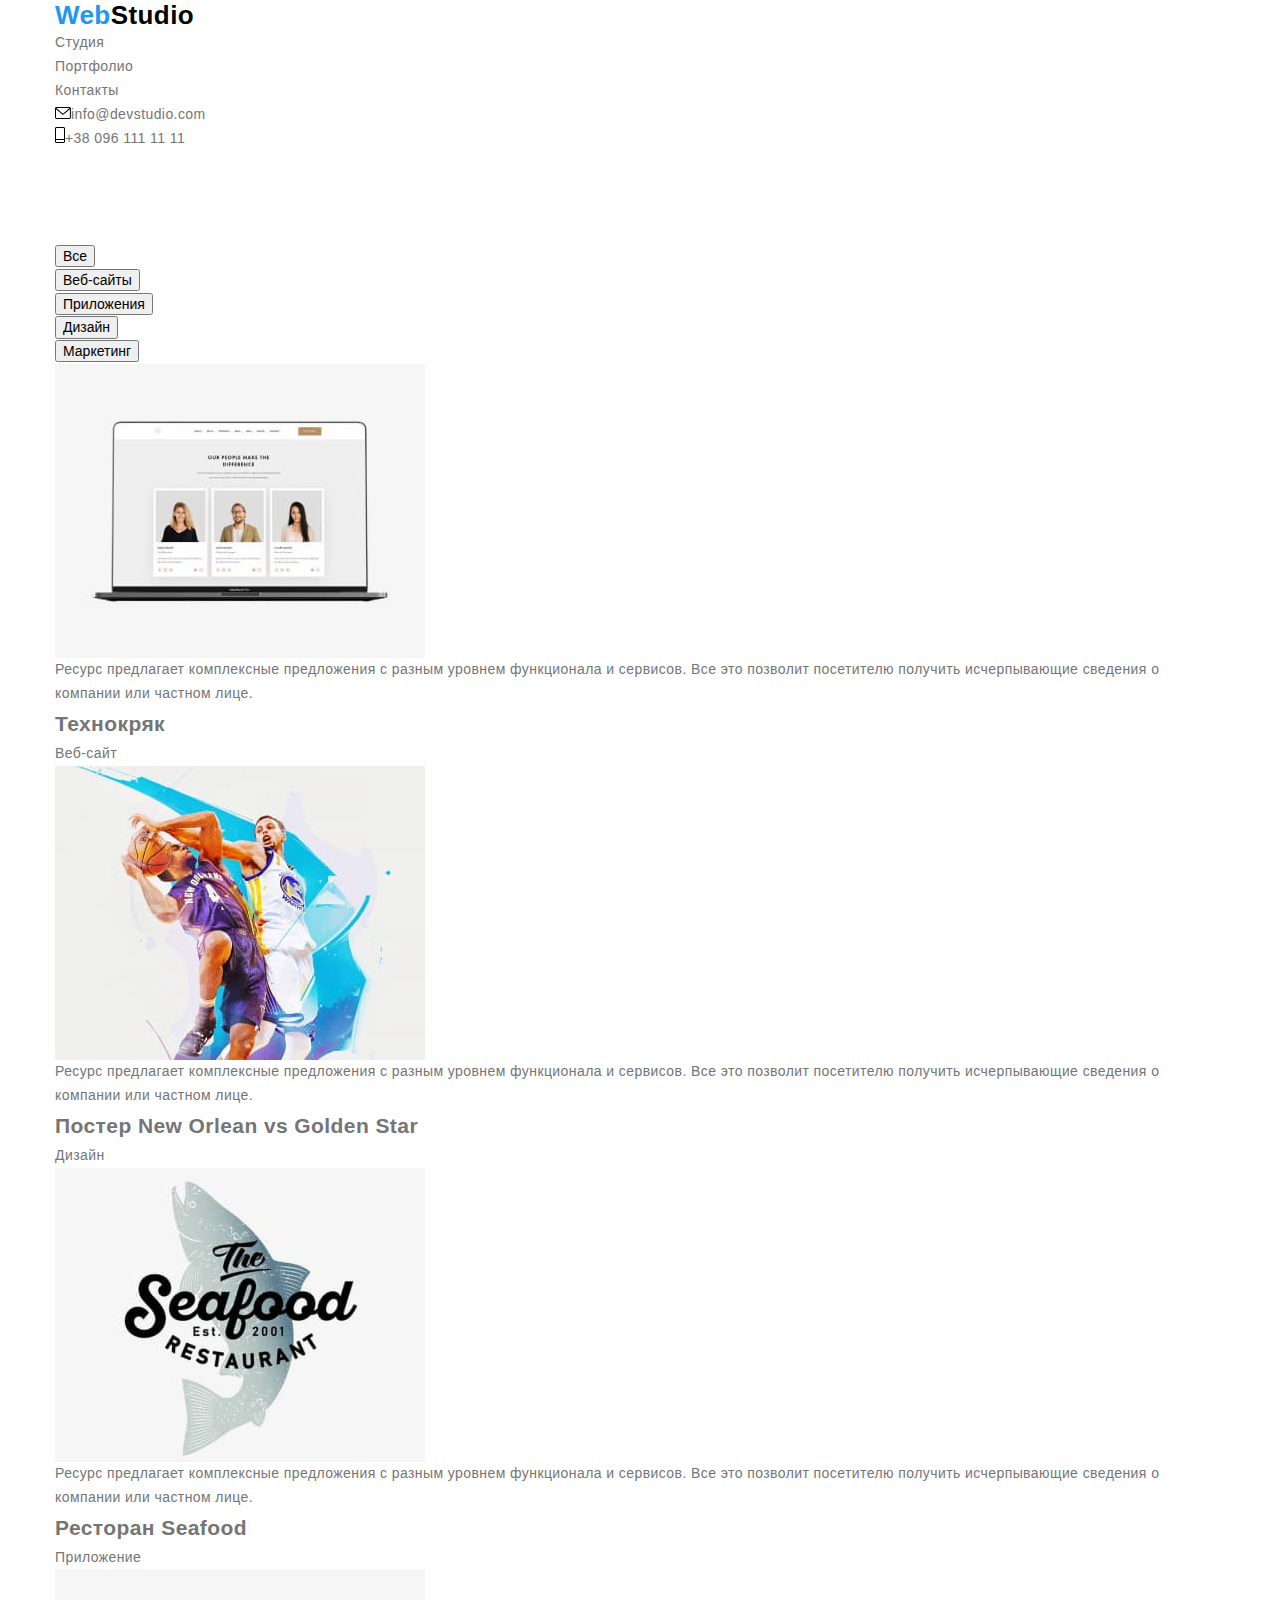
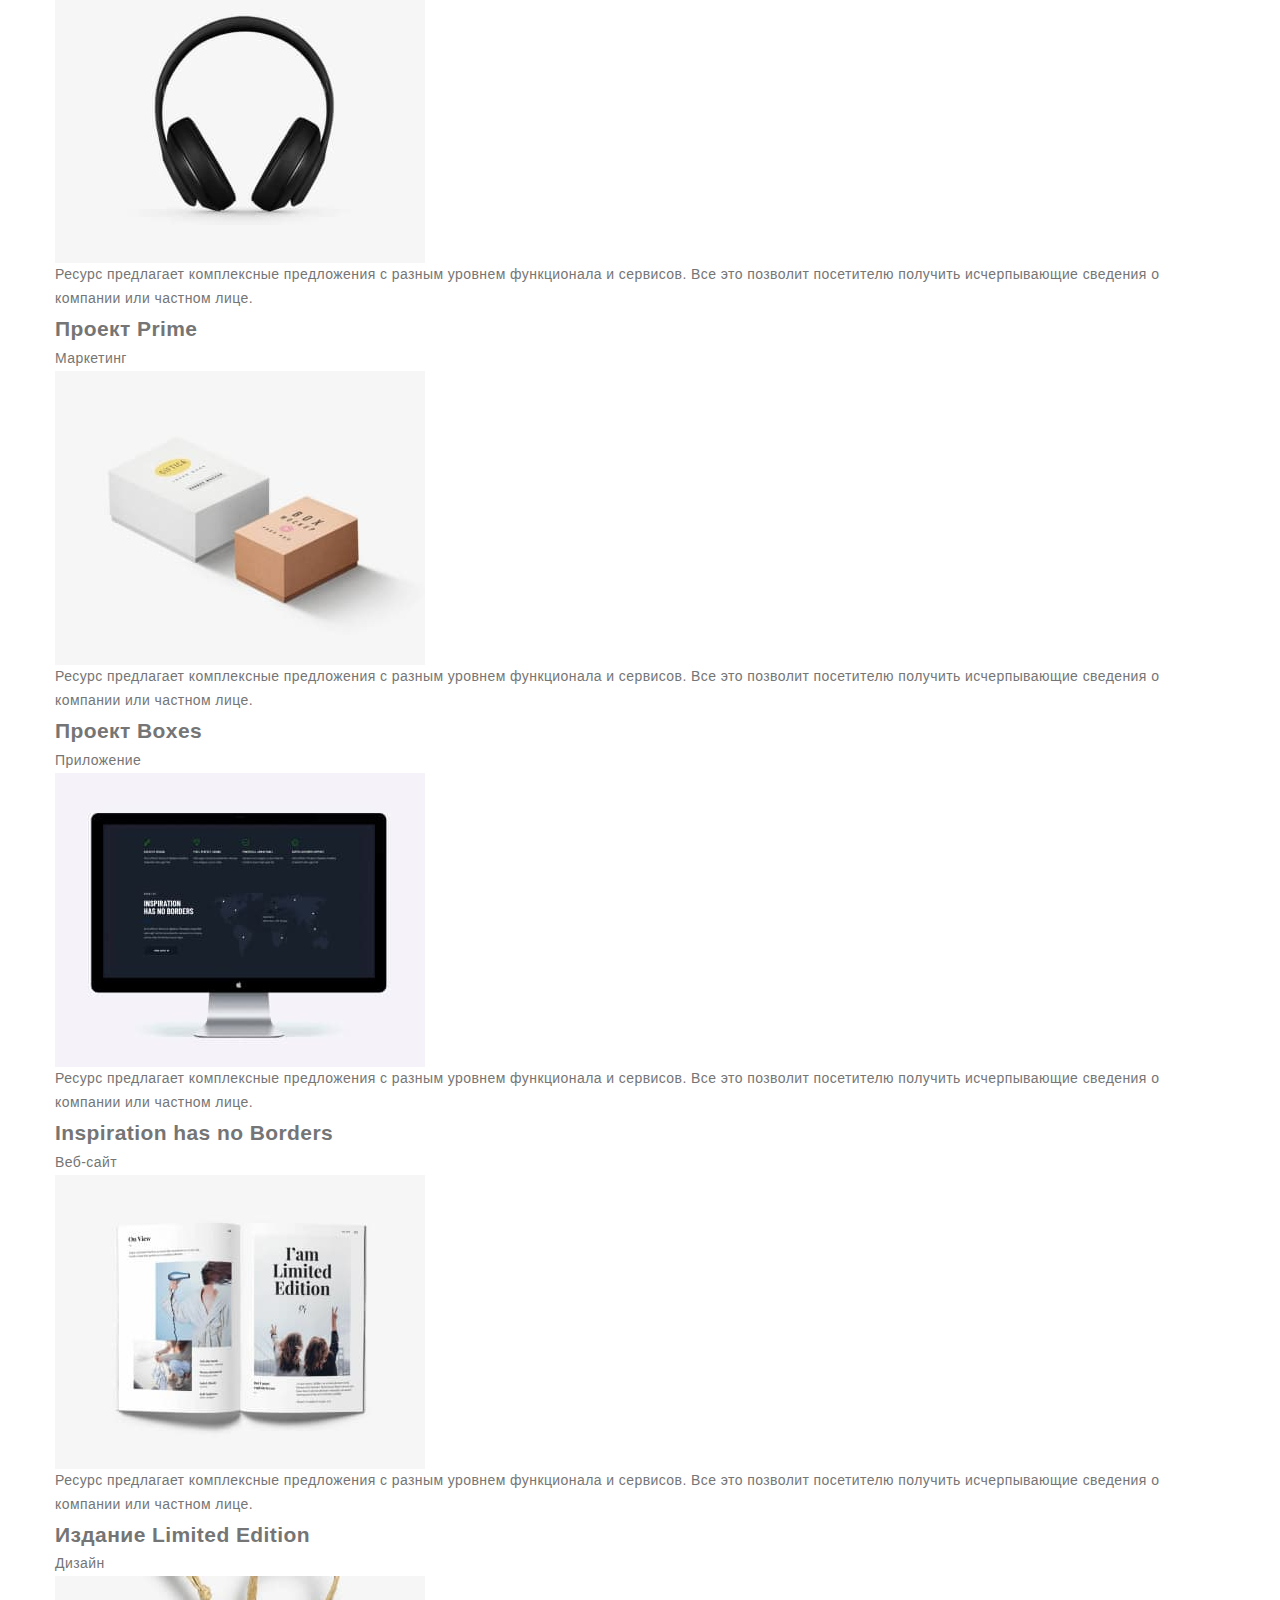
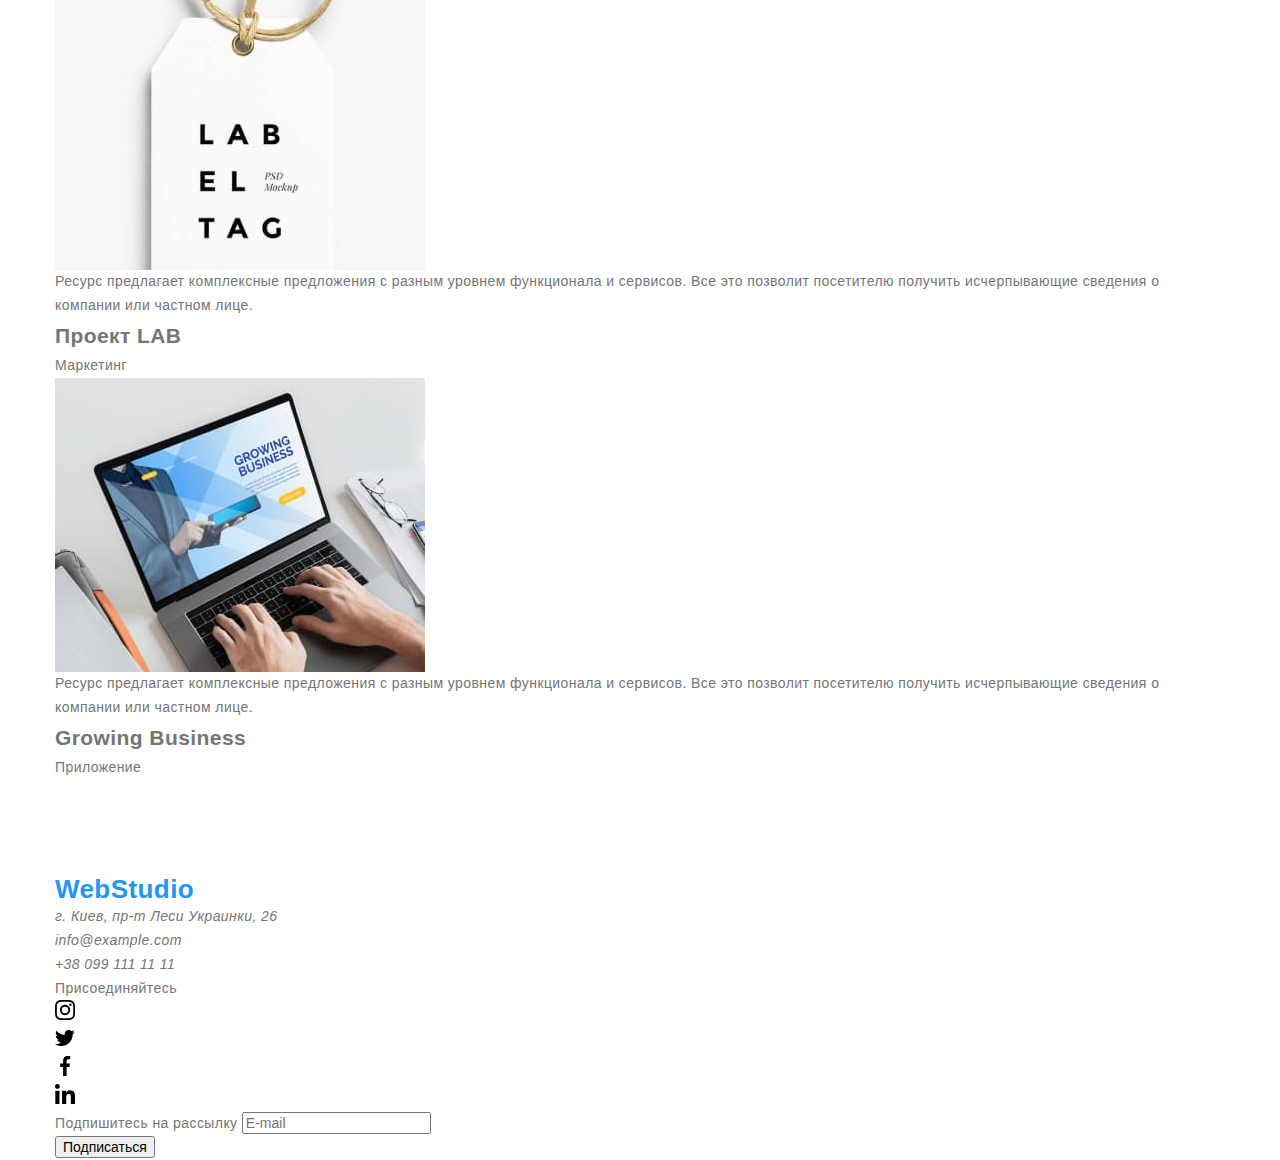
==== commit 159aa9b0: "sass" ====
--- a/portfolio.html
+++ b/portfolio.html
@@ -5,20 +5,7 @@
     <meta http-equiv="X-UA-Compatible" content="IE=edge" />
     <meta name="viewport" content="width=device-width, initial-scale=1.0" />
     <title>Портфолио</title>
-    <link
-      rel="stylesheet"
-      href="https://cdnjs.cloudflare.com/ajax/libs/modern-normalize/1.1.0/modern-normalize.min.css"
-      integrity="sha512-wpPYUAdjBVSE4KJnH1VR1HeZfpl1ub8YT/NKx4PuQ5NmX2tKuGu6U/JRp5y+Y8XG2tV+wKQpNHVUX03MfMFn9Q=="
-      crossorigin="anonymous"
-      referrerpolicy="no-referrer"
-    />
-    <link rel="preconnect" href="https://fonts.googleapis.com" />
-    <link rel="preconnect" href="https://fonts.gstatic.com" crossorigin />
-    <link
-      href="https://fonts.googleapis.com/css2?family=Raleway:wght@700&family=Roboto:wght@400;500;900&display=swap"
-      rel="stylesheet"
-    />
-    <link rel="stylesheet" href="./css/styles.css" />
+    <link rel="stylesheet" href="./css/main.min.css" />
   </head>
 
   <body>
--- a/css/main.min.css
+++ b/css/main.min.css
@@ -0,0 +1 @@
+/*! modern-normalize v1.1.0 | MIT License | https://github.com/sindresorhus/modern-normalize */*,::before,::after{-webkit-box-sizing:border-box;box-sizing:border-box}html{line-height:1.15;-webkit-text-size-adjust:100%;-moz-tab-size:4;-o-tab-size:4;tab-size:4}body{margin:0;font-family:system-ui,-apple-system,"Segoe UI",Roboto,Helvetica,Arial,sans-serif,"Apple Color Emoji","Segoe UI Emoji"}hr{height:0;color:inherit}abbr[title]{-webkit-text-decoration:underline dotted;text-decoration:underline dotted}b,strong{font-weight:bolder}code,kbd,samp,pre{font-family:ui-monospace,SFMono-Regular,Consolas,"Liberation Mono",Menlo,monospace;font-size:1em}small{font-size:80%}sub,sup{font-size:75%;line-height:0;position:relative;vertical-align:baseline}sub{bottom:-0.25em}sup{top:-0.5em}table{text-indent:0;border-color:inherit}button,input,optgroup,select,textarea{font-family:inherit;font-size:100%;line-height:1.15;margin:0}button,select{text-transform:none}button,[type=button],[type=reset],[type=submit]{-webkit-appearance:button}::-moz-focus-inner{border-style:none;padding:0}:-moz-focusring{outline:1px dotted ButtonText}:-moz-ui-invalid{box-shadow:none}legend{padding:0}progress{vertical-align:baseline}::-webkit-inner-spin-button,::-webkit-outer-spin-button{height:auto}[type=search]{-webkit-appearance:textfield;outline-offset:-2px}::-webkit-search-decoration{-webkit-appearance:none}::-webkit-file-upload-button{-webkit-appearance:button;font:inherit}summary{display:list-item}h1,h2,h3,h4,p,li,ul,a{margin:0;padding:0}ul{list-style-type:none}a{text-decoration:none;color:currentColor}img{display:block;max-width:100%;height:auto}@font-face{font-family:"Roboto";font-style:normal;font-weight:400;src:url("../fonts/roboto-v30-latin-regular.eot");src:local(""),url("../fonts/roboto-v30-latin-regular.eot?#iefix") format("embedded-opentype"),url("../fonts/roboto-v30-latin-regular.woff2") format("woff2"),url("../fonts/roboto-v30-latin-regular.woff") format("woff"),url("../fonts/roboto-v30-latin-regular.ttf") format("truetype"),url("../fonts/roboto-v30-latin-regular.svg#Roboto") format("svg")}@font-face{font-family:"Roboto";font-style:normal;font-weight:500;src:url("../fonts/roboto-v30-latin-500.eot");src:local(""),url("../fonts/roboto-v30-latin-500.eot?#iefix") format("embedded-opentype"),url("../fonts/roboto-v30-latin-500.woff2") format("woff2"),url("../fonts/roboto-v30-latin-500.woff") format("woff"),url("../fonts/roboto-v30-latin-500.ttf") format("truetype"),url("../fonts/roboto-v30-latin-500.svg#Roboto") format("svg")}@font-face{font-family:"Roboto";font-style:normal;font-weight:900;src:url("../fonts/roboto-v30-latin-900.eot");src:local(""),url("../fonts/roboto-v30-latin-900.eot?#iefix") format("embedded-opentype"),url("../fonts/roboto-v30-latin-900.woff2") format("woff2"),url("../fonts/roboto-v30-latin-900.woff") format("woff"),url("../fonts/roboto-v30-latin-900.ttf") format("truetype"),url("../fonts/roboto-v30-latin-900.svg#Roboto") format("svg")}@font-face{font-family:"Raleway";font-style:italic;font-weight:700;src:url("../fonts/raleway-v27-latin-700italic.eot");src:local(""),url("../fonts/raleway-v27-latin-700italic.eot?#iefix") format("embedded-opentype"),url("../fonts/raleway-v27-latin-700italic.woff2") format("woff2"),url("../fonts/raleway-v27-latin-700italic.woff") format("woff"),url("../fonts/raleway-v27-latin-700italic.ttf") format("truetype"),url("../fonts/raleway-v27-latin-700italic.svg#Raleway") format("svg")}body{font-family:Roboto,sans-serif;color:#757575;font-weight:400;font-size:14px;line-height:1.71;letter-spacing:.03em}.container{width:1200px;padding:0 15px;margin-left:auto;margin-right:auto}.section{padding:94px 0}.hidden{position:absolute;width:1px;height:1px;margin:-1px;border:0;padding:0;white-space:nowrap;-webkit-clip-path:inset(100%);clip-path:inset(100%);clip:rect(0 0 0 0);overflow:hidden}.logo{display:block;font-family:Raleway,sans-serif;font-weight:700;font-size:26px;line-height:1.19;color:#2196f3}.logo__txt--black{color:#000}/*# sourceMappingURL=main.min.css.map */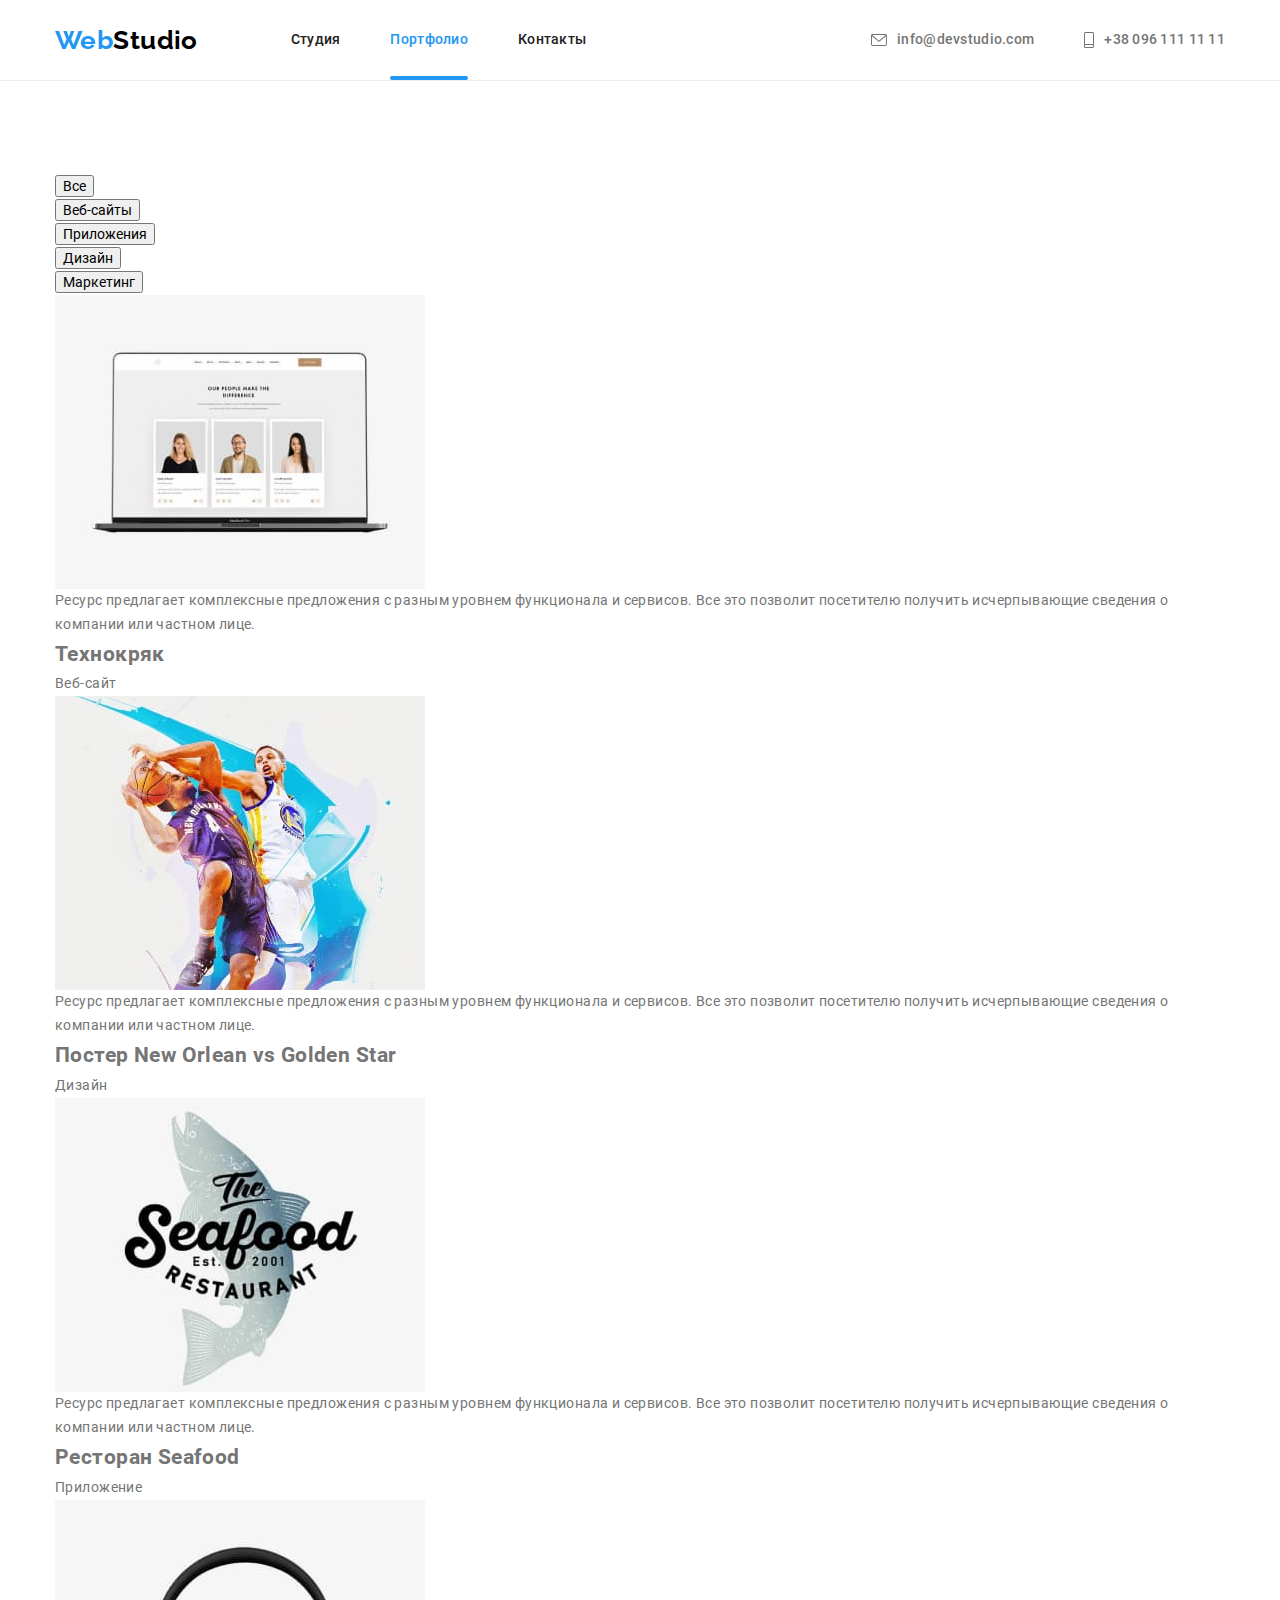
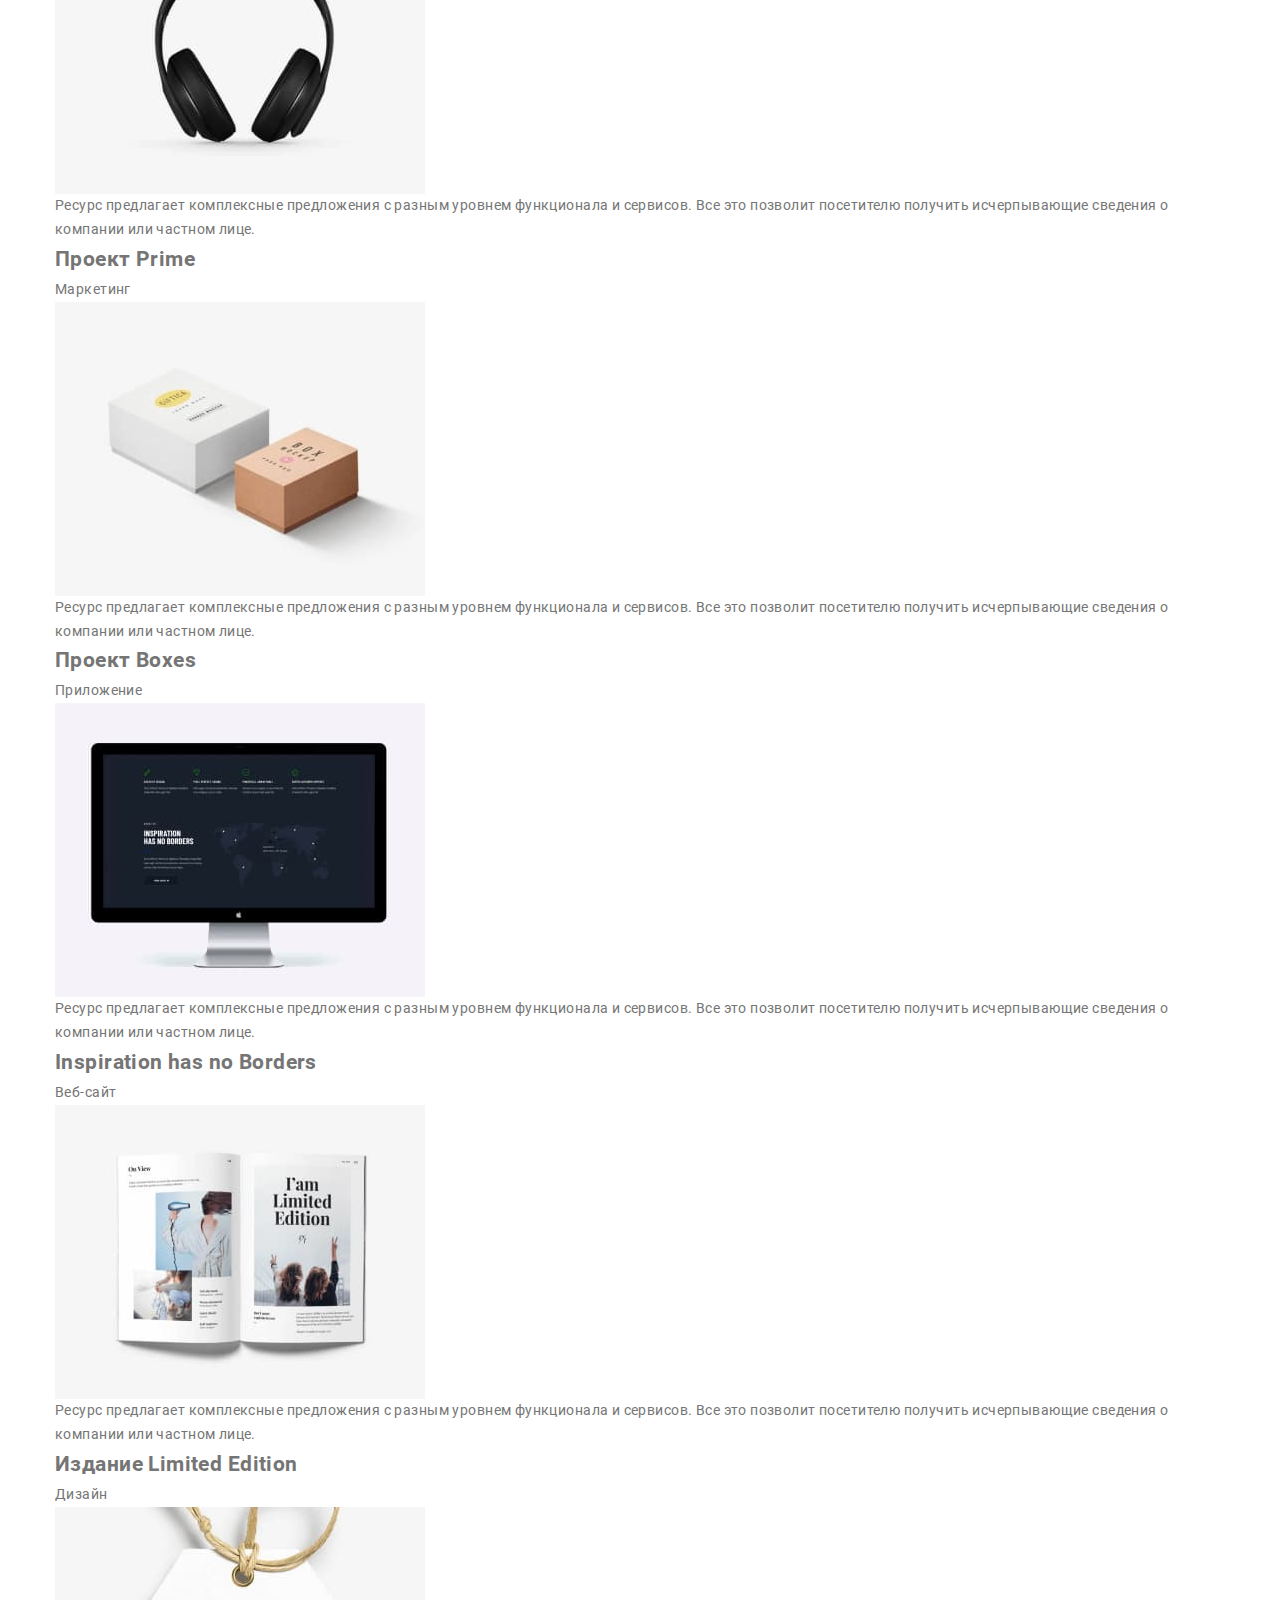
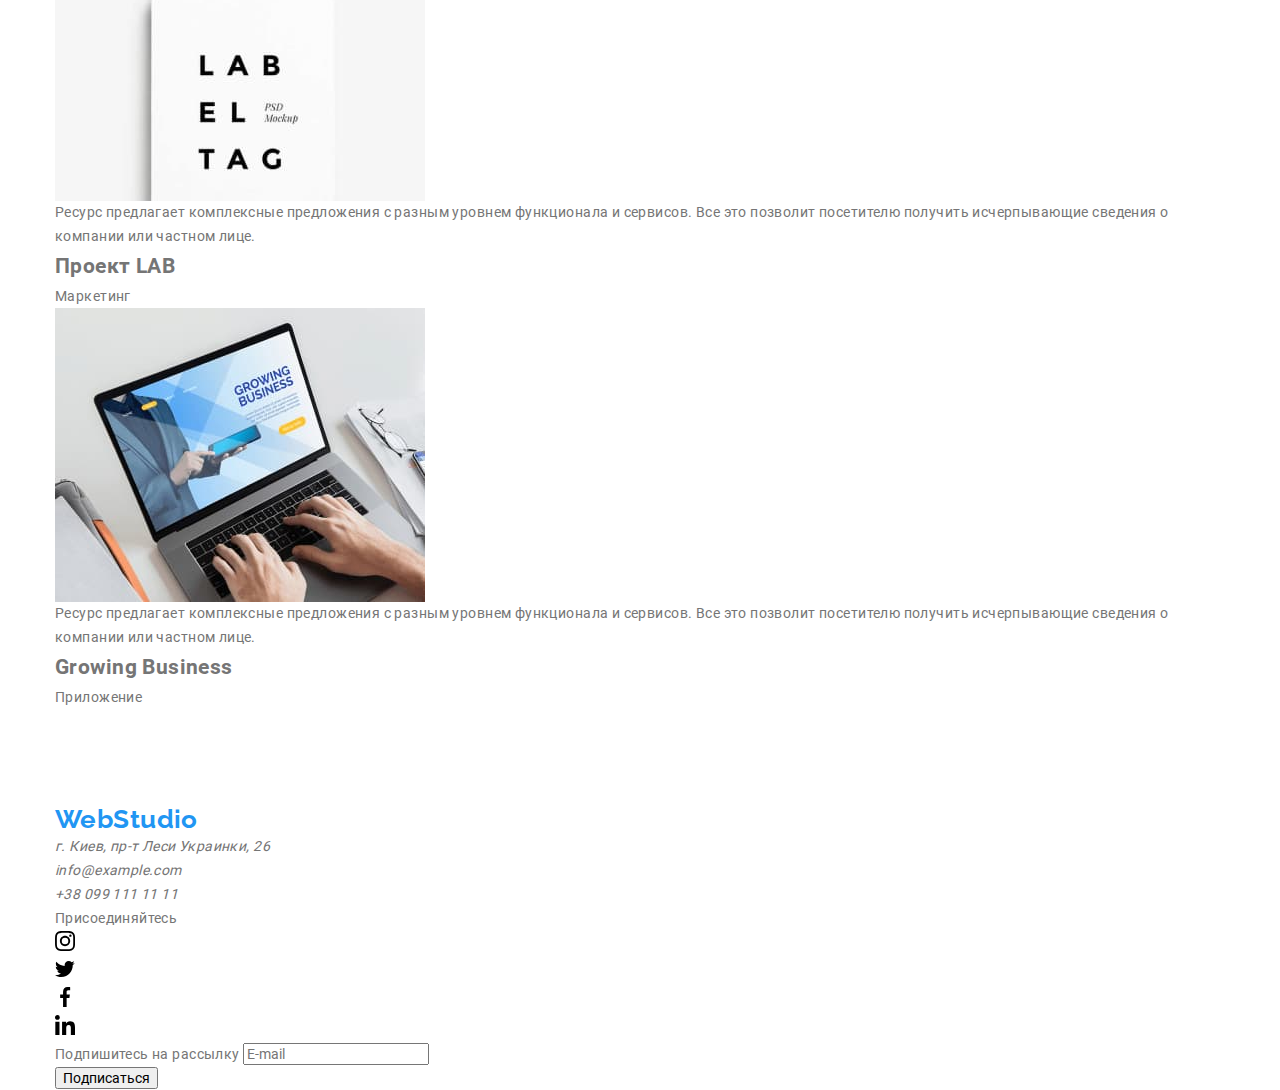
==== commit c492acc5: "header scss" ====
--- a/portfolio.html
+++ b/portfolio.html
@@ -16,14 +16,14 @@
           <a class="logo link" href="./index.html" lang="en">
             Web<span class="logo__txt--black">Studio</span>
           </a>
-          <ul class="pages list">
-            <li class="pages__item">
+          <ul class="navigation list">
+            <li class="pages">
               <a class="pages__link link" href="./index.html">Студия</a>
             </li>
-            <li class="pages__item">
+            <li class="pages">
               <a class="pages__link link pages__link--curent" href="./portfolio.html">Портфолио</a>
             </li>
-            <li class="pages__item"><a class="pages__link link" href="">Контакты</a></li>
+            <li class="pages"><a class="pages__link link" href="">Контакты</a></li>
           </ul>
         </nav>
         <ul class="info list">
--- a/css/main.min.css
+++ b/css/main.min.css
@@ -1 +1 @@
-/*! modern-normalize v1.1.0 | MIT License | https://github.com/sindresorhus/modern-normalize */*,::before,::after{-webkit-box-sizing:border-box;box-sizing:border-box}html{line-height:1.15;-webkit-text-size-adjust:100%;-moz-tab-size:4;-o-tab-size:4;tab-size:4}body{margin:0;font-family:system-ui,-apple-system,"Segoe UI",Roboto,Helvetica,Arial,sans-serif,"Apple Color Emoji","Segoe UI Emoji"}hr{height:0;color:inherit}abbr[title]{-webkit-text-decoration:underline dotted;text-decoration:underline dotted}b,strong{font-weight:bolder}code,kbd,samp,pre{font-family:ui-monospace,SFMono-Regular,Consolas,"Liberation Mono",Menlo,monospace;font-size:1em}small{font-size:80%}sub,sup{font-size:75%;line-height:0;position:relative;vertical-align:baseline}sub{bottom:-0.25em}sup{top:-0.5em}table{text-indent:0;border-color:inherit}button,input,optgroup,select,textarea{font-family:inherit;font-size:100%;line-height:1.15;margin:0}button,select{text-transform:none}button,[type=button],[type=reset],[type=submit]{-webkit-appearance:button}::-moz-focus-inner{border-style:none;padding:0}:-moz-focusring{outline:1px dotted ButtonText}:-moz-ui-invalid{box-shadow:none}legend{padding:0}progress{vertical-align:baseline}::-webkit-inner-spin-button,::-webkit-outer-spin-button{height:auto}[type=search]{-webkit-appearance:textfield;outline-offset:-2px}::-webkit-search-decoration{-webkit-appearance:none}::-webkit-file-upload-button{-webkit-appearance:button;font:inherit}summary{display:list-item}h1,h2,h3,h4,p,li,ul,a{margin:0;padding:0}ul{list-style-type:none}a{text-decoration:none;color:currentColor}img{display:block;max-width:100%;height:auto}@font-face{font-family:"Roboto";font-style:normal;font-weight:400;src:url("../fonts/roboto-v30-latin-regular.eot");src:local(""),url("../fonts/roboto-v30-latin-regular.eot?#iefix") format("embedded-opentype"),url("../fonts/roboto-v30-latin-regular.woff2") format("woff2"),url("../fonts/roboto-v30-latin-regular.woff") format("woff"),url("../fonts/roboto-v30-latin-regular.ttf") format("truetype"),url("../fonts/roboto-v30-latin-regular.svg#Roboto") format("svg")}@font-face{font-family:"Roboto";font-style:normal;font-weight:500;src:url("../fonts/roboto-v30-latin-500.eot");src:local(""),url("../fonts/roboto-v30-latin-500.eot?#iefix") format("embedded-opentype"),url("../fonts/roboto-v30-latin-500.woff2") format("woff2"),url("../fonts/roboto-v30-latin-500.woff") format("woff"),url("../fonts/roboto-v30-latin-500.ttf") format("truetype"),url("../fonts/roboto-v30-latin-500.svg#Roboto") format("svg")}@font-face{font-family:"Roboto";font-style:normal;font-weight:900;src:url("../fonts/roboto-v30-latin-900.eot");src:local(""),url("../fonts/roboto-v30-latin-900.eot?#iefix") format("embedded-opentype"),url("../fonts/roboto-v30-latin-900.woff2") format("woff2"),url("../fonts/roboto-v30-latin-900.woff") format("woff"),url("../fonts/roboto-v30-latin-900.ttf") format("truetype"),url("../fonts/roboto-v30-latin-900.svg#Roboto") format("svg")}@font-face{font-family:"Raleway";font-style:italic;font-weight:700;src:url("../fonts/raleway-v27-latin-700italic.eot");src:local(""),url("../fonts/raleway-v27-latin-700italic.eot?#iefix") format("embedded-opentype"),url("../fonts/raleway-v27-latin-700italic.woff2") format("woff2"),url("../fonts/raleway-v27-latin-700italic.woff") format("woff"),url("../fonts/raleway-v27-latin-700italic.ttf") format("truetype"),url("../fonts/raleway-v27-latin-700italic.svg#Raleway") format("svg")}body{font-family:Roboto,sans-serif;color:#757575;font-weight:400;font-size:14px;line-height:1.71;letter-spacing:.03em}.container{width:1200px;padding:0 15px;margin-left:auto;margin-right:auto}.section{padding:94px 0}.hidden{position:absolute;width:1px;height:1px;margin:-1px;border:0;padding:0;white-space:nowrap;-webkit-clip-path:inset(100%);clip-path:inset(100%);clip:rect(0 0 0 0);overflow:hidden}.logo{display:block;font-family:Raleway,sans-serif;font-weight:700;font-size:26px;line-height:1.19;color:#2196f3}.logo__txt--black{color:#000}/*# sourceMappingURL=main.min.css.map */+/*! modern-normalize v1.1.0 | MIT License | https://github.com/sindresorhus/modern-normalize */*,::before,::after{-webkit-box-sizing:border-box;box-sizing:border-box}html{line-height:1.15;-webkit-text-size-adjust:100%;-moz-tab-size:4;-o-tab-size:4;tab-size:4}body{margin:0;font-family:system-ui,-apple-system,"Segoe UI",Roboto,Helvetica,Arial,sans-serif,"Apple Color Emoji","Segoe UI Emoji"}hr{height:0;color:inherit}abbr[title]{-webkit-text-decoration:underline dotted;text-decoration:underline dotted}b,strong{font-weight:bolder}code,kbd,samp,pre{font-family:ui-monospace,SFMono-Regular,Consolas,"Liberation Mono",Menlo,monospace;font-size:1em}small{font-size:80%}sub,sup{font-size:75%;line-height:0;position:relative;vertical-align:baseline}sub{bottom:-0.25em}sup{top:-0.5em}table{text-indent:0;border-color:inherit}button,input,optgroup,select,textarea{font-family:inherit;font-size:100%;line-height:1.15;margin:0}button,select{text-transform:none}button,[type=button],[type=reset],[type=submit]{-webkit-appearance:button}::-moz-focus-inner{border-style:none;padding:0}:-moz-focusring{outline:1px dotted ButtonText}:-moz-ui-invalid{box-shadow:none}legend{padding:0}progress{vertical-align:baseline}::-webkit-inner-spin-button,::-webkit-outer-spin-button{height:auto}[type=search]{-webkit-appearance:textfield;outline-offset:-2px}::-webkit-search-decoration{-webkit-appearance:none}::-webkit-file-upload-button{-webkit-appearance:button;font:inherit}summary{display:list-item}@font-face{font-family:"Roboto";font-style:normal;font-weight:400;src:url("../fonts/roboto-v30-latin-ext_latin_cyrillic-ext_cyrillic-regular.eot");src:local(""),url("../fonts/roboto-v30-latin-ext_latin_cyrillic-ext_cyrillic-regular.eot?#iefix") format("embedded-opentype"),url("../fonts/roboto-v30-latin-ext_latin_cyrillic-ext_cyrillic-regular.woff2") format("woff2"),url("../fonts/roboto-v30-latin-ext_latin_cyrillic-ext_cyrillic-regular.woff") format("woff"),url("../fonts/roboto-v30-latin-ext_latin_cyrillic-ext_cyrillic-regular.ttf") format("truetype"),url("../fonts/roboto-v30-latin-ext_latin_cyrillic-ext_cyrillic-regular.svg#Roboto") format("svg")}@font-face{font-family:"Roboto";font-style:normal;font-weight:500;src:url("../fonts/roboto-v30-latin-ext_latin_cyrillic-ext_cyrillic-500.eot");src:local(""),url("../fonts/roboto-v30-latin-ext_latin_cyrillic-ext_cyrillic-500.eot?#iefix") format("embedded-opentype"),url("../fonts/roboto-v30-latin-ext_latin_cyrillic-ext_cyrillic-500.woff2") format("woff2"),url("../fonts/roboto-v30-latin-ext_latin_cyrillic-ext_cyrillic-500.woff") format("woff"),url("../fonts/roboto-v30-latin-ext_latin_cyrillic-ext_cyrillic-500.ttf") format("truetype"),url("../fonts/roboto-v30-latin-ext_latin_cyrillic-ext_cyrillic-500.svg#Roboto") format("svg")}@font-face{font-family:"Roboto";font-style:normal;font-weight:700;src:url("../fonts/roboto-v30-latin-ext_latin_cyrillic-ext_cyrillic-700.eot");src:local(""),url("../fonts/roboto-v30-latin-ext_latin_cyrillic-ext_cyrillic-700.eot?#iefix") format("embedded-opentype"),url("../fonts/roboto-v30-latin-ext_latin_cyrillic-ext_cyrillic-700.woff2") format("woff2"),url("../fonts/roboto-v30-latin-ext_latin_cyrillic-ext_cyrillic-700.woff") format("woff"),url("../fonts/roboto-v30-latin-ext_latin_cyrillic-ext_cyrillic-700.ttf") format("truetype"),url("../fonts/roboto-v30-latin-ext_latin_cyrillic-ext_cyrillic-700.svg#Roboto") format("svg")}@font-face{font-family:"Roboto";font-style:normal;font-weight:900;src:url("../fonts/roboto-v30-latin-ext_latin_cyrillic-ext_cyrillic-900.eot");src:local(""),url("../fonts/roboto-v30-latin-ext_latin_cyrillic-ext_cyrillic-900.eot?#iefix") format("embedded-opentype"),url("../fonts/roboto-v30-latin-ext_latin_cyrillic-ext_cyrillic-900.woff2") format("woff2"),url("../fonts/roboto-v30-latin-ext_latin_cyrillic-ext_cyrillic-900.woff") format("woff"),url("../fonts/roboto-v30-latin-ext_latin_cyrillic-ext_cyrillic-900.ttf") format("truetype"),url("../fonts/roboto-v30-latin-ext_latin_cyrillic-ext_cyrillic-900.svg#Roboto") format("svg")}@font-face{font-family:"Raleway";font-style:normal;font-weight:700;src:url("../fonts/raleway-v27-latin-ext_latin_cyrillic-ext_cyrillic-700.eot");src:local(""),url("../fonts/raleway-v27-latin-ext_latin_cyrillic-ext_cyrillic-700.eot?#iefix") format("embedded-opentype"),url("../fonts/raleway-v27-latin-ext_latin_cyrillic-ext_cyrillic-700.woff2") format("woff2"),url("../fonts/raleway-v27-latin-ext_latin_cyrillic-ext_cyrillic-700.woff") format("woff"),url("../fonts/raleway-v27-latin-ext_latin_cyrillic-ext_cyrillic-700.ttf") format("truetype"),url("../fonts/raleway-v27-latin-ext_latin_cyrillic-ext_cyrillic-700.svg#Raleway") format("svg")}h1,h2,h3,h4,p,li,ul,a{margin:0;padding:0}ul{list-style-type:none}a{text-decoration:none;color:currentColor}img{display:block;max-width:100%;height:auto}body{font-family:"Roboto",sans-serif;color:#757575;font-weight:400;font-size:14px;line-height:1.71;letter-spacing:.03em}.container{width:1200px;padding:0 15px;margin-left:auto;margin-right:auto}.section{padding:94px 0}.hidden{position:absolute;width:1px;height:1px;margin:-1px;border:0;padding:0;white-space:nowrap;-webkit-clip-path:inset(100%);clip-path:inset(100%);clip:rect(0 0 0 0);overflow:hidden}.pages__link:hover,.contact__link:hover,.pages__link:focus,.contact__link:focus,.pages__link:active,.contact__link:active{color:#2196f3}.info,.header__container,.nav,.navigation,.contact__link{display:-webkit-box;display:-ms-flexbox;display:flex;-ms-flex-wrap:wrap;flex-wrap:wrap;-webkit-box-align:center;-ms-flex-align:center;align-items:center}.header{border-bottom:1px solid #ececec}.header__container{height:80px}.logo{display:block;font-family:"Raleway",sans-serif;font-weight:700;font-size:26px;line-height:1.19;color:#2196f3}.logo__txt--black{color:#000}.pages:not(:last-child),.contact:not(:last-child){margin-right:50px}.navigation{margin-left:93px}.pages__link{padding:32px 0;color:#212121;font-weight:500;font-size:14px;line-height:.88;letter-spacing:.02em}.info{margin-left:auto}.contact__link{padding:20px 0;font-weight:500;font-size:14px;line-height:1.14;letter-spacing:.02em;color:#757575}.contact__icon{margin-right:10px;fill:currentColor}.pages__link--curent{color:#2196f3;position:relative}.pages__link--curent::after{content:"";height:4px;background:#2196f3;border-radius:2px;top:100%;left:0;width:100%;position:absolute;-webkit-transform:translate(0, -3px);transform:translate(0, -3px)}/*# sourceMappingURL=main.min.css.map */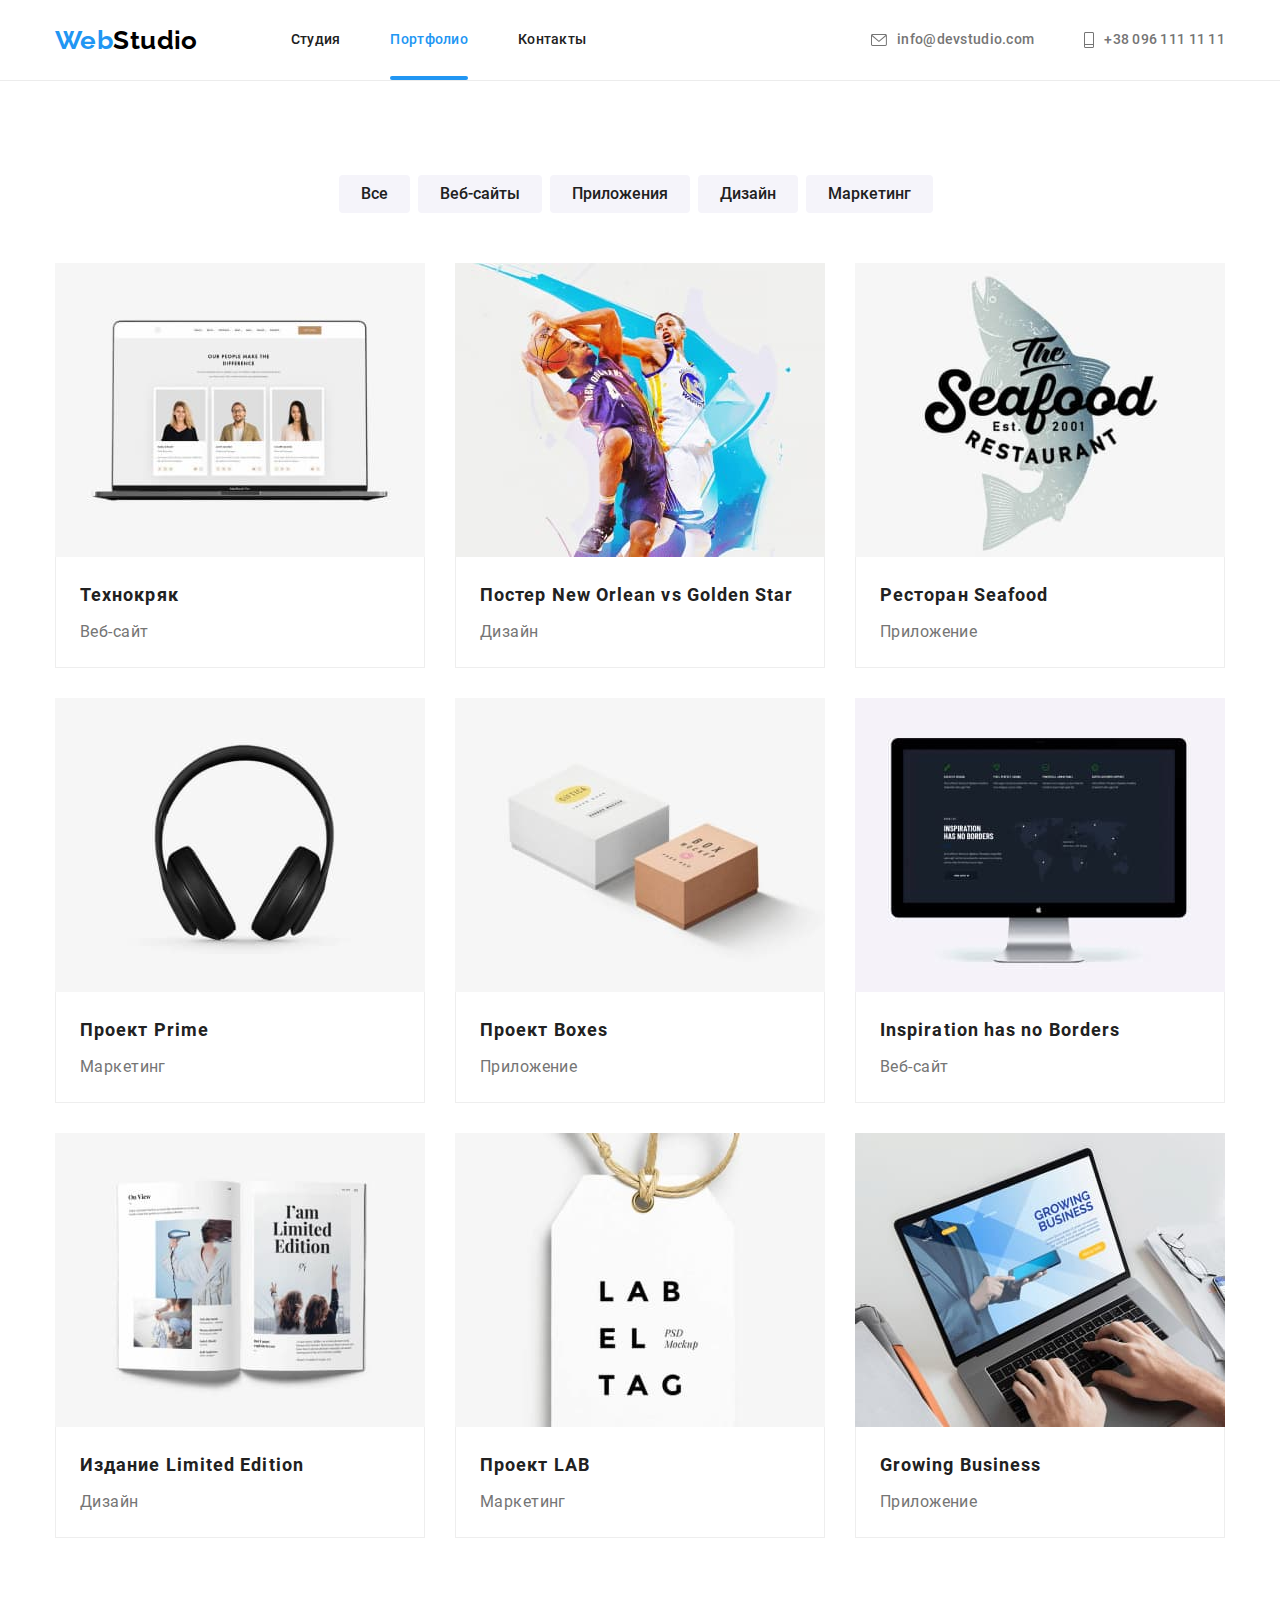
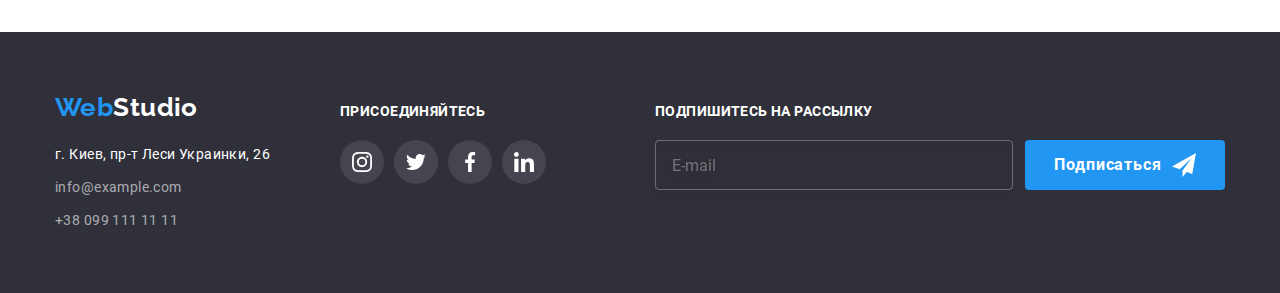
==== commit 6e0b2fac: "add all scss" ====
--- a/portfolio.html
+++ b/portfolio.html
@@ -219,16 +219,16 @@
           </a>
           <address>
             <ul class="connection list">
-              <li class="communication">
-                <a class="communication__address link" href=""> г. Киев, пр-т Леси Украинки, 26</a>
+              <li class="connection__item">
+                <a class="communication link" href=""> г. Киев, пр-т Леси Украинки, 26</a>
               </li>
-              <li class="communication">
-                <a class="communication__contact link" href="mailto:info@example.com"
+              <li class="connection__item">
+                <a class="communication communication--grey link" href="mailto:info@example.com"
                   >info@example.com</a
                 >
               </li>
-              <li class="communication">
-                <a class="communication__contact link" href="tel:+380991111111"
+              <li class="connection__item">
+                <a class="communication communication--grey link" href="tel:+380991111111"
                   >+38 099 111 11 11</a
                 >
               </li>
@@ -236,28 +236,28 @@
           </address>
         </div>
         <div class="join">
-          <p class="footer__title">Присоединяйтесь</p>
+          <p class="subtitle">Присоединяйтесь</p>
           <ul class="massenger list">
-            <li class="social">
-              <a class="social__item social__item--grey link" aria-label="инстаграм" href="">
+            <li class="massanger__item">
+              <a class="social social--grey link" aria-label="инстаграм" href="">
                 <svg class="" width="20px" height="20px">
                   <use href="./images/symbol-defs.svg#icon-instagram"></use></svg
               ></a>
             </li>
-            <li class="social">
-              <a class="social__item social__item--grey link" aria-label="твиттер" href="">
+            <li class="massanger__item">
+              <a class="social social--grey link" aria-label="твиттер" href="">
                 <svg class="" width="20px" height="20px">
                   <use href="./images/symbol-defs.svg#icon-twitter"></use></svg
               ></a>
             </li>
-            <li class="social">
-              <a class="social__item social__item--grey link" aria-label="фейсбук" href="">
+            <li class="massanger__item">
+              <a class="social social--grey link" aria-label="фейсбук" href="">
                 <svg class="" width="20px" height="20px">
                   <use href="./images/symbol-defs.svg#icon-facebook"></use></svg
               ></a>
             </li>
-            <li class="social">
-              <a class="social__item social__item--grey link" aria-label="линкедин" href="">
+            <li class="massanger__item">
+              <a class="social social--grey link" aria-label="линкедин" href="">
                 <svg class="" width="20px" height="20px">
                   <use href="./images/symbol-defs.svg#icon-linkedin"></use></svg
               ></a>
@@ -266,7 +266,7 @@
         </div>
         <form class="email">
           <div class="email__col">
-            <label class="footer__title" for="email"> Подпишитесь на рассылку</label>
+            <label class="subtitle" for="email"> Подпишитесь на рассылку</label>
             <input
               class="email__input"
               placeholder="E-mail"
--- a/css/main.min.css
+++ b/css/main.min.css
@@ -1 +1 @@
-/*! modern-normalize v1.1.0 | MIT License | https://github.com/sindresorhus/modern-normalize */*,::before,::after{-webkit-box-sizing:border-box;box-sizing:border-box}html{line-height:1.15;-webkit-text-size-adjust:100%;-moz-tab-size:4;-o-tab-size:4;tab-size:4}body{margin:0;font-family:system-ui,-apple-system,"Segoe UI",Roboto,Helvetica,Arial,sans-serif,"Apple Color Emoji","Segoe UI Emoji"}hr{height:0;color:inherit}abbr[title]{-webkit-text-decoration:underline dotted;text-decoration:underline dotted}b,strong{font-weight:bolder}code,kbd,samp,pre{font-family:ui-monospace,SFMono-Regular,Consolas,"Liberation Mono",Menlo,monospace;font-size:1em}small{font-size:80%}sub,sup{font-size:75%;line-height:0;position:relative;vertical-align:baseline}sub{bottom:-0.25em}sup{top:-0.5em}table{text-indent:0;border-color:inherit}button,input,optgroup,select,textarea{font-family:inherit;font-size:100%;line-height:1.15;margin:0}button,select{text-transform:none}button,[type=button],[type=reset],[type=submit]{-webkit-appearance:button}::-moz-focus-inner{border-style:none;padding:0}:-moz-focusring{outline:1px dotted ButtonText}:-moz-ui-invalid{box-shadow:none}legend{padding:0}progress{vertical-align:baseline}::-webkit-inner-spin-button,::-webkit-outer-spin-button{height:auto}[type=search]{-webkit-appearance:textfield;outline-offset:-2px}::-webkit-search-decoration{-webkit-appearance:none}::-webkit-file-upload-button{-webkit-appearance:button;font:inherit}summary{display:list-item}@font-face{font-family:"Roboto";font-style:normal;font-weight:400;src:url("../fonts/roboto-v30-latin-ext_latin_cyrillic-ext_cyrillic-regular.eot");src:local(""),url("../fonts/roboto-v30-latin-ext_latin_cyrillic-ext_cyrillic-regular.eot?#iefix") format("embedded-opentype"),url("../fonts/roboto-v30-latin-ext_latin_cyrillic-ext_cyrillic-regular.woff2") format("woff2"),url("../fonts/roboto-v30-latin-ext_latin_cyrillic-ext_cyrillic-regular.woff") format("woff"),url("../fonts/roboto-v30-latin-ext_latin_cyrillic-ext_cyrillic-regular.ttf") format("truetype"),url("../fonts/roboto-v30-latin-ext_latin_cyrillic-ext_cyrillic-regular.svg#Roboto") format("svg")}@font-face{font-family:"Roboto";font-style:normal;font-weight:500;src:url("../fonts/roboto-v30-latin-ext_latin_cyrillic-ext_cyrillic-500.eot");src:local(""),url("../fonts/roboto-v30-latin-ext_latin_cyrillic-ext_cyrillic-500.eot?#iefix") format("embedded-opentype"),url("../fonts/roboto-v30-latin-ext_latin_cyrillic-ext_cyrillic-500.woff2") format("woff2"),url("../fonts/roboto-v30-latin-ext_latin_cyrillic-ext_cyrillic-500.woff") format("woff"),url("../fonts/roboto-v30-latin-ext_latin_cyrillic-ext_cyrillic-500.ttf") format("truetype"),url("../fonts/roboto-v30-latin-ext_latin_cyrillic-ext_cyrillic-500.svg#Roboto") format("svg")}@font-face{font-family:"Roboto";font-style:normal;font-weight:700;src:url("../fonts/roboto-v30-latin-ext_latin_cyrillic-ext_cyrillic-700.eot");src:local(""),url("../fonts/roboto-v30-latin-ext_latin_cyrillic-ext_cyrillic-700.eot?#iefix") format("embedded-opentype"),url("../fonts/roboto-v30-latin-ext_latin_cyrillic-ext_cyrillic-700.woff2") format("woff2"),url("../fonts/roboto-v30-latin-ext_latin_cyrillic-ext_cyrillic-700.woff") format("woff"),url("../fonts/roboto-v30-latin-ext_latin_cyrillic-ext_cyrillic-700.ttf") format("truetype"),url("../fonts/roboto-v30-latin-ext_latin_cyrillic-ext_cyrillic-700.svg#Roboto") format("svg")}@font-face{font-family:"Roboto";font-style:normal;font-weight:900;src:url("../fonts/roboto-v30-latin-ext_latin_cyrillic-ext_cyrillic-900.eot");src:local(""),url("../fonts/roboto-v30-latin-ext_latin_cyrillic-ext_cyrillic-900.eot?#iefix") format("embedded-opentype"),url("../fonts/roboto-v30-latin-ext_latin_cyrillic-ext_cyrillic-900.woff2") format("woff2"),url("../fonts/roboto-v30-latin-ext_latin_cyrillic-ext_cyrillic-900.woff") format("woff"),url("../fonts/roboto-v30-latin-ext_latin_cyrillic-ext_cyrillic-900.ttf") format("truetype"),url("../fonts/roboto-v30-latin-ext_latin_cyrillic-ext_cyrillic-900.svg#Roboto") format("svg")}@font-face{font-family:"Raleway";font-style:normal;font-weight:700;src:url("../fonts/raleway-v27-latin-ext_latin_cyrillic-ext_cyrillic-700.eot");src:local(""),url("../fonts/raleway-v27-latin-ext_latin_cyrillic-ext_cyrillic-700.eot?#iefix") format("embedded-opentype"),url("../fonts/raleway-v27-latin-ext_latin_cyrillic-ext_cyrillic-700.woff2") format("woff2"),url("../fonts/raleway-v27-latin-ext_latin_cyrillic-ext_cyrillic-700.woff") format("woff"),url("../fonts/raleway-v27-latin-ext_latin_cyrillic-ext_cyrillic-700.ttf") format("truetype"),url("../fonts/raleway-v27-latin-ext_latin_cyrillic-ext_cyrillic-700.svg#Raleway") format("svg")}h1,h2,h3,h4,p,li,ul,a{margin:0;padding:0}ul{list-style-type:none}a{text-decoration:none;color:currentColor}img{display:block;max-width:100%;height:auto}body{font-family:"Roboto",sans-serif;color:#757575;font-weight:400;font-size:14px;line-height:1.71;letter-spacing:.03em}.container{width:1200px;padding:0 15px;margin-left:auto;margin-right:auto}.section{padding:94px 0}.hidden{position:absolute;width:1px;height:1px;margin:-1px;border:0;padding:0;white-space:nowrap;-webkit-clip-path:inset(100%);clip-path:inset(100%);clip:rect(0 0 0 0);overflow:hidden}.pages__link:hover,.contact__link:hover,.pages__link:focus,.contact__link:focus,.pages__link:active,.contact__link:active{color:#2196f3}.info,.header__container,.nav,.navigation,.contact__link{display:-webkit-box;display:-ms-flexbox;display:flex;-ms-flex-wrap:wrap;flex-wrap:wrap;-webkit-box-align:center;-ms-flex-align:center;align-items:center}.header{border-bottom:1px solid #ececec}.header__container{height:80px}.logo{display:block;font-family:"Raleway",sans-serif;font-weight:700;font-size:26px;line-height:1.19;color:#2196f3}.logo__txt--black{color:#000}.pages:not(:last-child),.contact:not(:last-child){margin-right:50px}.navigation{margin-left:93px}.pages__link{padding:32px 0;color:#212121;font-weight:500;font-size:14px;line-height:.88;letter-spacing:.02em}.info{margin-left:auto}.contact__link{padding:20px 0;font-weight:500;font-size:14px;line-height:1.14;letter-spacing:.02em;color:#757575}.contact__icon{margin-right:10px;fill:currentColor}.pages__link--curent{color:#2196f3;position:relative}.pages__link--curent::after{content:"";height:4px;background:#2196f3;border-radius:2px;top:100%;left:0;width:100%;position:absolute;-webkit-transform:translate(0, -3px);transform:translate(0, -3px)}/*# sourceMappingURL=main.min.css.map */+/*! modern-normalize v1.1.0 | MIT License | https://github.com/sindresorhus/modern-normalize */*,::before,::after{-webkit-box-sizing:border-box;box-sizing:border-box}html{line-height:1.15;-webkit-text-size-adjust:100%;-moz-tab-size:4;-o-tab-size:4;tab-size:4}body{margin:0;font-family:system-ui,-apple-system,"Segoe UI",Roboto,Helvetica,Arial,sans-serif,"Apple Color Emoji","Segoe UI Emoji"}hr{height:0;color:inherit}abbr[title]{-webkit-text-decoration:underline dotted;text-decoration:underline dotted}b,strong{font-weight:bolder}code,kbd,samp,pre{font-family:ui-monospace,SFMono-Regular,Consolas,"Liberation Mono",Menlo,monospace;font-size:1em}small{font-size:80%}sub,sup{font-size:75%;line-height:0;position:relative;vertical-align:baseline}sub{bottom:-0.25em}sup{top:-0.5em}table{text-indent:0;border-color:inherit}button,input,optgroup,select,textarea{font-family:inherit;font-size:100%;line-height:1.15;margin:0}button,select{text-transform:none}button,[type=button],[type=reset],[type=submit]{-webkit-appearance:button}::-moz-focus-inner{border-style:none;padding:0}:-moz-focusring{outline:1px dotted ButtonText}:-moz-ui-invalid{box-shadow:none}legend{padding:0}progress{vertical-align:baseline}::-webkit-inner-spin-button,::-webkit-outer-spin-button{height:auto}[type=search]{-webkit-appearance:textfield;outline-offset:-2px}::-webkit-search-decoration{-webkit-appearance:none}::-webkit-file-upload-button{-webkit-appearance:button;font:inherit}summary{display:list-item}@font-face{font-family:"Roboto";font-style:normal;font-weight:400;src:url("../fonts/roboto-v30-latin-ext_latin_cyrillic-ext_cyrillic-regular.eot");src:local(""),url("../fonts/roboto-v30-latin-ext_latin_cyrillic-ext_cyrillic-regular.eot?#iefix") format("embedded-opentype"),url("../fonts/roboto-v30-latin-ext_latin_cyrillic-ext_cyrillic-regular.woff2") format("woff2"),url("../fonts/roboto-v30-latin-ext_latin_cyrillic-ext_cyrillic-regular.woff") format("woff"),url("../fonts/roboto-v30-latin-ext_latin_cyrillic-ext_cyrillic-regular.ttf") format("truetype"),url("../fonts/roboto-v30-latin-ext_latin_cyrillic-ext_cyrillic-regular.svg#Roboto") format("svg")}@font-face{font-family:"Roboto";font-style:normal;font-weight:500;src:url("../fonts/roboto-v30-latin-ext_latin_cyrillic-ext_cyrillic-500.eot");src:local(""),url("../fonts/roboto-v30-latin-ext_latin_cyrillic-ext_cyrillic-500.eot?#iefix") format("embedded-opentype"),url("../fonts/roboto-v30-latin-ext_latin_cyrillic-ext_cyrillic-500.woff2") format("woff2"),url("../fonts/roboto-v30-latin-ext_latin_cyrillic-ext_cyrillic-500.woff") format("woff"),url("../fonts/roboto-v30-latin-ext_latin_cyrillic-ext_cyrillic-500.ttf") format("truetype"),url("../fonts/roboto-v30-latin-ext_latin_cyrillic-ext_cyrillic-500.svg#Roboto") format("svg")}@font-face{font-family:"Roboto";font-style:normal;font-weight:700;src:url("../fonts/roboto-v30-latin-ext_latin_cyrillic-ext_cyrillic-700.eot");src:local(""),url("../fonts/roboto-v30-latin-ext_latin_cyrillic-ext_cyrillic-700.eot?#iefix") format("embedded-opentype"),url("../fonts/roboto-v30-latin-ext_latin_cyrillic-ext_cyrillic-700.woff2") format("woff2"),url("../fonts/roboto-v30-latin-ext_latin_cyrillic-ext_cyrillic-700.woff") format("woff"),url("../fonts/roboto-v30-latin-ext_latin_cyrillic-ext_cyrillic-700.ttf") format("truetype"),url("../fonts/roboto-v30-latin-ext_latin_cyrillic-ext_cyrillic-700.svg#Roboto") format("svg")}@font-face{font-family:"Roboto";font-style:normal;font-weight:900;src:url("../fonts/roboto-v30-latin-ext_latin_cyrillic-ext_cyrillic-900.eot");src:local(""),url("../fonts/roboto-v30-latin-ext_latin_cyrillic-ext_cyrillic-900.eot?#iefix") format("embedded-opentype"),url("../fonts/roboto-v30-latin-ext_latin_cyrillic-ext_cyrillic-900.woff2") format("woff2"),url("../fonts/roboto-v30-latin-ext_latin_cyrillic-ext_cyrillic-900.woff") format("woff"),url("../fonts/roboto-v30-latin-ext_latin_cyrillic-ext_cyrillic-900.ttf") format("truetype"),url("../fonts/roboto-v30-latin-ext_latin_cyrillic-ext_cyrillic-900.svg#Roboto") format("svg")}@font-face{font-family:"Raleway";font-style:normal;font-weight:700;src:url("../fonts/raleway-v27-latin-ext_latin_cyrillic-ext_cyrillic-700.eot");src:local(""),url("../fonts/raleway-v27-latin-ext_latin_cyrillic-ext_cyrillic-700.eot?#iefix") format("embedded-opentype"),url("../fonts/raleway-v27-latin-ext_latin_cyrillic-ext_cyrillic-700.woff2") format("woff2"),url("../fonts/raleway-v27-latin-ext_latin_cyrillic-ext_cyrillic-700.woff") format("woff"),url("../fonts/raleway-v27-latin-ext_latin_cyrillic-ext_cyrillic-700.ttf") format("truetype"),url("../fonts/raleway-v27-latin-ext_latin_cyrillic-ext_cyrillic-700.svg#Raleway") format("svg")}h1,h2,h3,h4,p,li,ul,a{margin:0;padding:0}ul{list-style-type:none}a{text-decoration:none;color:currentColor;-webkit-transition:color 250ms cubic-bezier(0.4, 0, 0.2, 1);transition:color 250ms cubic-bezier(0.4, 0, 0.2, 1)}img{display:block;max-width:100%;height:auto}body{font-family:"Roboto",sans-serif;color:#757575;font-weight:400;font-size:14px;line-height:1.71;letter-spacing:.03em}.container{width:1200px;padding:0 15px;margin-left:auto;margin-right:auto}.section{padding:94px 0}.hidden{position:absolute;width:1px;height:1px;margin:-1px;border:0;padding:0;white-space:nowrap;-webkit-clip-path:inset(100%);clip-path:inset(100%);clip:rect(0 0 0 0);overflow:hidden}.contact__link:hover,.pages__link:hover,.contact__link:focus,.pages__link:focus,.contact__link:active,.pages__link:active{color:#2196f3}.team__list,.massenger,.thing__desc,.work__list,.benefits__icon,.benefits,.characteristic__list,.policy,.info,.header__container,.nav,.navigation,.contact__link{display:-webkit-box;display:-ms-flexbox;display:flex;-ms-flex-wrap:wrap;flex-wrap:wrap;-webkit-box-align:center;-ms-flex-align:center;align-items:center}.button{display:-webkit-box;display:-ms-flexbox;display:flex;-webkit-box-align:center;-ms-flex-align:center;align-items:center;-webkit-box-pack:center;-ms-flex-pack:center;justify-content:center;margin-left:auto;margin-right:auto;-webkit-transition:background-color 250ms cubic-bezier(0.4, 0, 0.2, 1);transition:background-color 250ms cubic-bezier(0.4, 0, 0.2, 1);width:200px;height:50px;padding:0;border:2px rgba(0,0,0,0);border-radius:4px;text-align:center;color:#fff;background-color:#2196f3;font-weight:700;font-size:16px;line-height:1.88;letter-spacing:.06em;cursor:pointer}.button:active,.button:hover,.button:focus{background-color:#188ce8}.textaria,.input__area{display:block;width:100%;border:1px solid rgba(33,33,33,.2);border-radius:4px;outline:rgba(0,0,0,0);cursor:pointer}.header{border-bottom:1px solid #ececec}.header__container{height:80px}.logo{display:block;font-family:"Raleway",sans-serif;font-weight:700;font-size:26px;line-height:1.19;color:#2196f3}.logo__txt--black{color:#000}.pages:not(:last-child),.contact:not(:last-child){margin-right:50px}.navigation{margin-left:93px}.pages__link{padding:32px 0;color:#212121;font-weight:500;font-size:14px;line-height:.88;letter-spacing:.02em}.info{margin-left:auto}.contact__link{padding:20px 0;font-weight:500;font-size:14px;line-height:1.14;letter-spacing:.02em;color:#757575}.contact__icon{margin-right:10px;fill:currentColor}.pages__link--curent{color:#2196f3;position:relative}.pages__link--curent::after{content:"";height:4px;background:#2196f3;border-radius:2px;top:100%;left:0;width:100%;position:absolute;-webkit-transform:translate(0, -3px);transform:translate(0, -3px)}.hero{line-height:1.36;letter-spacing:.06em;background-color:#c4c4c4;background-image:-webkit-gradient(linear, left top, left bottom, from(rgba(47, 48, 58, 0.4)), to(rgba(47, 48, 58, 0.4))),url(/images/hero.jpg);background-image:linear-gradient(rgba(47, 48, 58, 0.4), rgba(47, 48, 58, 0.4)),url(/images/hero.jpg);background-repeat:no-repeat;background-position:center;max-width:1600px;margin:0 auto}.hero__container{padding:200px 0}.slogan{text-align:center}.slogan__title{margin:auto;margin-bottom:30px;font-weight:900;font-size:44px;width:696px;color:#fff;letter-spacing:.06em;line-height:1.36;text-transform:uppercase}.backdrop{-webkit-transition-property:opacity,visibility,-webkit-transform;transition-property:opacity,visibility,-webkit-transform;transition-property:opacity,visibility,transform;transition-property:opacity,visibility,transform,-webkit-transform;-webkit-transition-duration:250ms;transition-duration:250ms;-webkit-transition-timing-function:cubic-bezier(0.4, 0, 0.2, 1);transition-timing-function:cubic-bezier(0.4, 0, 0.2, 1);z-index:100;position:fixed;top:0;left:0;width:100%;height:100%;opacity:1;visibility:visible;background-color:rgba(0,0,0,.2)}.backdrop--is-hidden{-webkit-transform:rotateZ(0.5turn);transform:rotateZ(0.5turn);visibility:hidden;opacity:0;pointer-events:none}.modal{-webkit-transition-property:none,none,-webkit-transform;transition-property:none,none,-webkit-transform;transition-property:transform,none,none;transition-property:transform,none,none,-webkit-transform;-webkit-transition-duration:250ms;transition-duration:250ms;-webkit-transition-timing-function:cubic-bezier(0.4, 0, 0.2, 1);transition-timing-function:cubic-bezier(0.4, 0, 0.2, 1);position:absolute;top:50%;left:50%;-webkit-transform:translate(-50%, -50%) scale(1);transform:translate(-50%, -50%) scale(1);padding:40px;background-color:#fff;-webkit-box-shadow:0px 1px 3px rgba(0,0,0,.12),0px 1px 1px rgba(0,0,0,.14),0px 2px 1px rgba(0,0,0,.2);box-shadow:0px 1px 3px rgba(0,0,0,.12),0px 1px 1px rgba(0,0,0,.14),0px 2px 1px rgba(0,0,0,.2);border-radius:4px}.modal__close{-webkit-transition-property:fill,none,none;transition-property:fill,none,none;-webkit-transition-duration:250ms;transition-duration:250ms;-webkit-transition-timing-function:cubic-bezier(0.4, 0, 0.2, 1);transition-timing-function:cubic-bezier(0.4, 0, 0.2, 1);position:absolute;display:-webkit-box;display:-ms-flexbox;display:flex;-webkit-box-align:center;-ms-flex-align:center;align-items:center;-webkit-box-pack:center;-ms-flex-pack:center;justify-content:center;top:8px;right:8px;width:30px;height:30px;background-color:rgba(0,0,0,0);border-radius:50%;border:1px solid rgba(0,0,0,.1);cursor:pointer}.modal__close:focus,.modal__close:hover,.modal__close:active{fill:#2196f3}.modal__txt{display:block;color:#212121;font-size:20px;line-height:1.15;text-align:center;margin-bottom:12px}.modal__form{display:-webkit-box;display:-ms-flexbox;display:flex;-webkit-box-orient:vertical;-webkit-box-direction:normal;-ms-flex-direction:column;flex-direction:column;font-size:12px;line-height:1.17;letter-spacing:.01em}.data{margin-bottom:10px}.input{-webkit-transition-property:fill,none,none;transition-property:fill,none,none;-webkit-transition-duration:250ms;transition-duration:250ms;-webkit-transition-timing-function:cubic-bezier(0.4, 0, 0.2, 1);transition-timing-function:cubic-bezier(0.4, 0, 0.2, 1);position:relative;display:block;cursor:pointer;margin-top:4px}.input:focus-within{fill:#2196f3}.input__icon{position:absolute;top:50%;left:12px;-webkit-transform:translate(0, -50%);transform:translate(0, -50%)}.input__area{-webkit-transition-property:border-color,none,none;transition-property:border-color,none,none;-webkit-transition-duration:250ms;transition-duration:250ms;-webkit-transition-timing-function:cubic-bezier(0.4, 0, 0.2, 1);transition-timing-function:cubic-bezier(0.4, 0, 0.2, 1);height:40px;padding:12px 0 12px 42px}.input__area:focus{border-color:#2196f3}.textaria{-webkit-transition-property:border-color,font-size,line-height;transition-property:border-color,font-size,line-height;-webkit-transition-duration:250ms;transition-duration:250ms;-webkit-transition-timing-function:cubic-bezier(0.4, 0, 0.2, 1);transition-timing-function:cubic-bezier(0.4, 0, 0.2, 1);margin-top:4px;height:120px;padding:12px 16px;resize:none}.textaria:focus{border-color:#2196f3;font-size:14px;line-height:1.14}.policy{margin:20px auto 30px auto;font-size:14px;line-height:1.71}.policy__icon{-webkit-transition-property:background-image,background-color,none;transition-property:background-image,background-color,none;-webkit-transition-duration:250ms;transition-duration:250ms;-webkit-transition-timing-function:cubic-bezier(0.4, 0, 0.2, 1);transition-timing-function:cubic-bezier(0.4, 0, 0.2, 1);display:inline-block;width:16px;height:15px;border:2px solid #212121;border-radius:2px}.hidden:checked+.policy__icon{background-image:url(/images/icon-check.svg);background-color:#2196f3;background-size:contain;background-origin:border-box;border-color:rgba(0,0,0,0)}.policy__txt{margin-left:7px}.policy__link{color:#2196f3}.button--shadow{-webkit-box-shadow:0px 1px 3px rgba(0,0,0,.12),0px 1px 1px rgba(0,0,0,.14),0px 2px 1px rgba(0,0,0,.2);box-shadow:0px 1px 3px rgba(0,0,0,.12),0px 1px 1px rgba(0,0,0,.14),0px 2px 1px rgba(0,0,0,.2)}.title{margin-bottom:50px;color:#212121;font-size:36px;line-height:1.17;text-align:center}.benefits{width:270px}.benefits:not(:nth-child(n+4)){margin-right:30px}.benefits__icon{-webkit-box-pack:center;-ms-flex-pack:center;justify-content:center;background-color:#f5f4fa;width:270px;height:120px;margin-bottom:30px}.benefits__title{margin-bottom:10px;color:#212121;font-size:14px;line-height:1.14;text-transform:uppercase}.work{padding-top:0}.thing{position:relative;z-index:10}.thing:not(:nth-child(n+3)){margin-right:30px}.thing__desc{position:absolute;bottom:0;left:0;-webkit-box-pack:center;-ms-flex-pack:center;justify-content:center;width:370px;height:70px;font-weight:700;line-height:1.14;text-transform:uppercase;color:#fff;background:rgba(47,48,58,.8)}.team{background-color:#f5f4fa}.team__list,.massenger{-webkit-box-pack:center;-ms-flex-pack:center;justify-content:center}.person{padding-bottom:30px;width:270px;background-color:#fff;-webkit-box-shadow:0px 1px 3px rgba(0,0,0,.12),0px 1px 1px rgba(0,0,0,.14),0px 2px 1px rgba(0,0,0,.2);box-shadow:0px 1px 3px rgba(0,0,0,.12),0px 1px 1px rgba(0,0,0,.14),0px 2px 1px rgba(0,0,0,.2);border-radius:0px 0px 4px 4px}.person:not(:nth-child(n+4)){margin-right:30px}.person__name{margin:30px 0 10px 0;color:#212121;font-weight:500;font-size:16px;line-height:1.19;text-align:center}.person__position{margin-bottom:16px;font-size:16px;line-height:1.19;text-align:center}.massanger__item:not(:last-child){margin-right:10px}.social--white{fill:#afb1b8;background-color:rgba(0,0,0,0);-webkit-transition:background-color 250ms cubic-bezier(0.4, 0, 0.2, 1),fill 250ms cubic-bezier(0.4, 0, 0.2, 1);transition:background-color 250ms cubic-bezier(0.4, 0, 0.2, 1),fill 250ms cubic-bezier(0.4, 0, 0.2, 1);width:100%;height:100%;display:-webkit-box;display:-ms-flexbox;display:flex;width:44px;height:44px;-webkit-box-align:center;-ms-flex-align:center;align-items:center;-webkit-box-pack:center;-ms-flex-pack:center;justify-content:center;border-radius:50%;cursor:pointer}.social:active,.social:hover,.social:focus{background-color:#2196f3;fill:#fff}.klients__list{display:-webkit-box;display:-ms-flexbox;display:flex;-webkit-box-pack:center;-ms-flex-pack:center;justify-content:center}.klients__item:not(:last-child){margin-right:30px}.label{-webkit-transition-property:border,fill,none;transition-property:border,fill,none;-webkit-transition-duration:250ms;transition-duration:250ms;-webkit-transition-timing-function:cubic-bezier(0.4, 0, 0.2, 1);transition-timing-function:cubic-bezier(0.4, 0, 0.2, 1);display:-webkit-box;display:-ms-flexbox;display:flex;-webkit-box-pack:center;-ms-flex-pack:center;justify-content:center;-webkit-box-align:center;-ms-flex-align:center;align-items:center;width:170px;height:92px;border:1px solid #afb1b8;border-radius:4px;fill:#afb1b8;cursor:pointer}.label:active,.label:hover,.label:focus{border:1px solid #2196f3;fill:#2196f3}.footer{background-color:#2f303a;padding:60px 0}.footer__container{display:-webkit-box;display:-ms-flexbox;display:flex;-webkit-box-align:baseline;-ms-flex-align:baseline;align-items:baseline}.information{margin-right:70px}.logo{display:block;font-family:"Raleway",sans-serif;font-weight:700;font-size:26px;line-height:1.19;color:#2196f3}.logo__txt--white{color:#fff}.connection{margin-top:20px}.connection__item:not(:last-child){margin-bottom:9px}.communication{padding:4px 0;font-style:normal;color:#fff}.communication--grey{padding:4px 0;font-style:normal;color:rgba(255,255,255,.6)}.communication:hover,.communication:focus,.communication:active{color:#2196f3}.subtitle{margin-bottom:20px;line-height:1.14;text-transform:uppercase;color:#fff;font-weight:700}.social--grey{fill:#fff;background-color:rgba(255,255,255,.1);-webkit-transition:background-color 250ms cubic-bezier(0.4, 0, 0.2, 1),fill 250ms cubic-bezier(0.4, 0, 0.2, 1);transition:background-color 250ms cubic-bezier(0.4, 0, 0.2, 1),fill 250ms cubic-bezier(0.4, 0, 0.2, 1);width:100%;height:100%;display:-webkit-box;display:-ms-flexbox;display:flex;width:44px;height:44px;-webkit-box-align:center;-ms-flex-align:center;align-items:center;-webkit-box-pack:center;-ms-flex-pack:center;justify-content:center;border-radius:50%;cursor:pointer}.email{margin-left:auto;display:-webkit-box;display:-ms-flexbox;display:flex;-webkit-box-align:end;-ms-flex-align:end;align-items:flex-end}.email__col{display:-webkit-box;display:-ms-flexbox;display:flex;-webkit-box-orient:vertical;-webkit-box-direction:normal;-ms-flex-direction:column;flex-direction:column}.email__input{margin-right:12px;padding:15px 16px;width:358px;height:50px;border:1px solid rgba(255,255,255,.3);-webkit-filter:drop-shadow(0px 4px 4px rgba(0, 0, 0, 0.15));filter:drop-shadow(0px 4px 4px rgba(0, 0, 0, 0.15));border-radius:4px;color:rgba(0,0,0,0);font-size:16px;line-height:1.25;color:rgba(255,255,255,.6);background-color:rgba(0,0,0,0)}.button--img::after{content:"";margin-left:10px;width:24px;height:24px;background-image:url("../images/icon-send.svg");background-size:contein}.control{display:-webkit-box;display:-ms-flexbox;display:flex;-webkit-box-pack:center;-ms-flex-pack:center;justify-content:center;margin-bottom:50px}.control__btn{-webkit-transition-property:color,none,none;transition-property:color,none,none;-webkit-transition-duration:250ms;transition-duration:250ms;-webkit-transition-timing-function:cubic-bezier(0.4, 0, 0.2, 1);transition-timing-function:cubic-bezier(0.4, 0, 0.2, 1);padding:6px 22px;border-radius:4px;border:2px rgba(0,0,0,0);text-align:center;cursor:pointer;color:#212121;background-color:#f5f4fa;font-weight:500;font-size:16px;line-height:1.63}.control__btn:hover,.control__btn:focus,.control__btn:active{color:#fff;background-color:#2196f3;-webkit-box-shadow:0px 3px 1px rgba(0,0,0,.1),0px 1px 2px rgba(0,0,0,.08),0px 2px 2px rgba(0,0,0,.12);box-shadow:0px 3px 1px rgba(0,0,0,.1),0px 1px 2px rgba(0,0,0,.08),0px 2px 2px rgba(0,0,0,.12)}.control__btn:last-child{margin-right:8px}.grid{display:-webkit-box;display:-ms-flexbox;display:flex;-ms-flex-wrap:wrap;flex-wrap:wrap}.grid__item{margin-right:30px;margin-bottom:30px;height:calc((100% - 60px)/3);width:370px}.grid__item:nth-last-of-type(-n+3){margin-bottom:0}.grid__item:nth-child(3n){margin-right:0}.card{-webkit-transition-property:none,none,-webkit-box-shadow;transition-property:none,none,-webkit-box-shadow;transition-property:box-shadow,none,none;transition-property:box-shadow,none,none,-webkit-box-shadow;-webkit-transition-duration:250ms;transition-duration:250ms;-webkit-transition-timing-function:cubic-bezier(0.4, 0, 0.2, 1);transition-timing-function:cubic-bezier(0.4, 0, 0.2, 1);display:block;color:currentColor;-webkit-box-shadow:0;box-shadow:0}.card:hover,.card:focus{-webkit-box-shadow:0px 4px 4px rgba(0,0,0,.25);box-shadow:0px 4px 4px rgba(0,0,0,.25)}.overlay{position:relative;overflow:hidden}.overlay__txt{-webkit-transition-property:none,none,-webkit-transform;transition-property:none,none,-webkit-transform;transition-property:transform,none,none;transition-property:transform,none,none,-webkit-transform;-webkit-transition-duration:250ms;transition-duration:250ms;-webkit-transition-timing-function:cubic-bezier(0.4, 0, 0.2, 1);transition-timing-function:cubic-bezier(0.4, 0, 0.2, 1);position:absolute;top:0;left:0;-webkit-transform:translateY(100%);transform:translateY(100%);padding:63px 24px;width:100%;height:100%;font-size:18px;line-height:1.56;color:#fff;background-color:rgba(33,150,243,.9)}.card:hover .overlay__txt,.card:focus .overlay__txt{-webkit-transform:translateY(0);transform:translateY(0)}.card__border{border-bottom:1px solid #eee;border-right:1px solid #eee;border-left:1px solid #eee;padding:20px 24px}.card__title{color:#212121;font-size:18px;line-height:2;letter-spacing:.06em;margin-bottom:4px}.card__point{font-size:16px;line-height:1.88;color:currentColor}/*# sourceMappingURL=main.min.css.map */